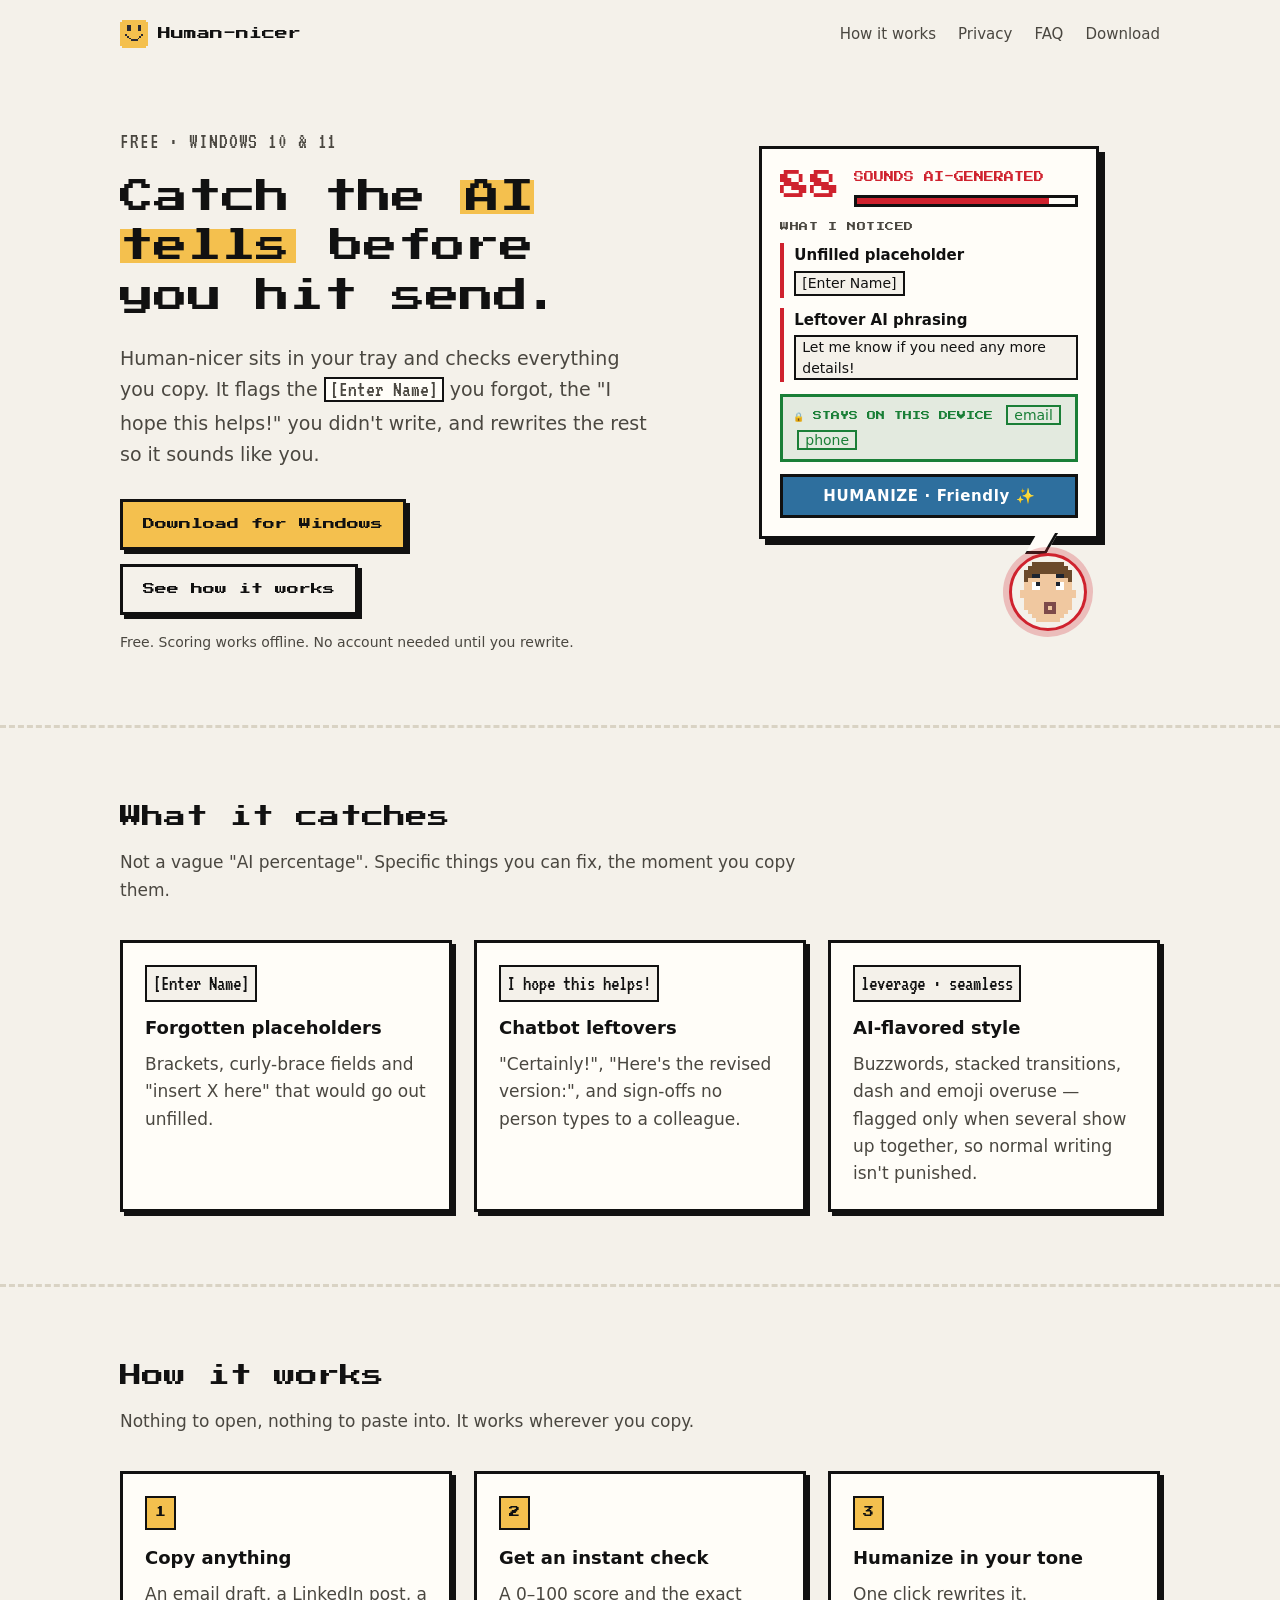
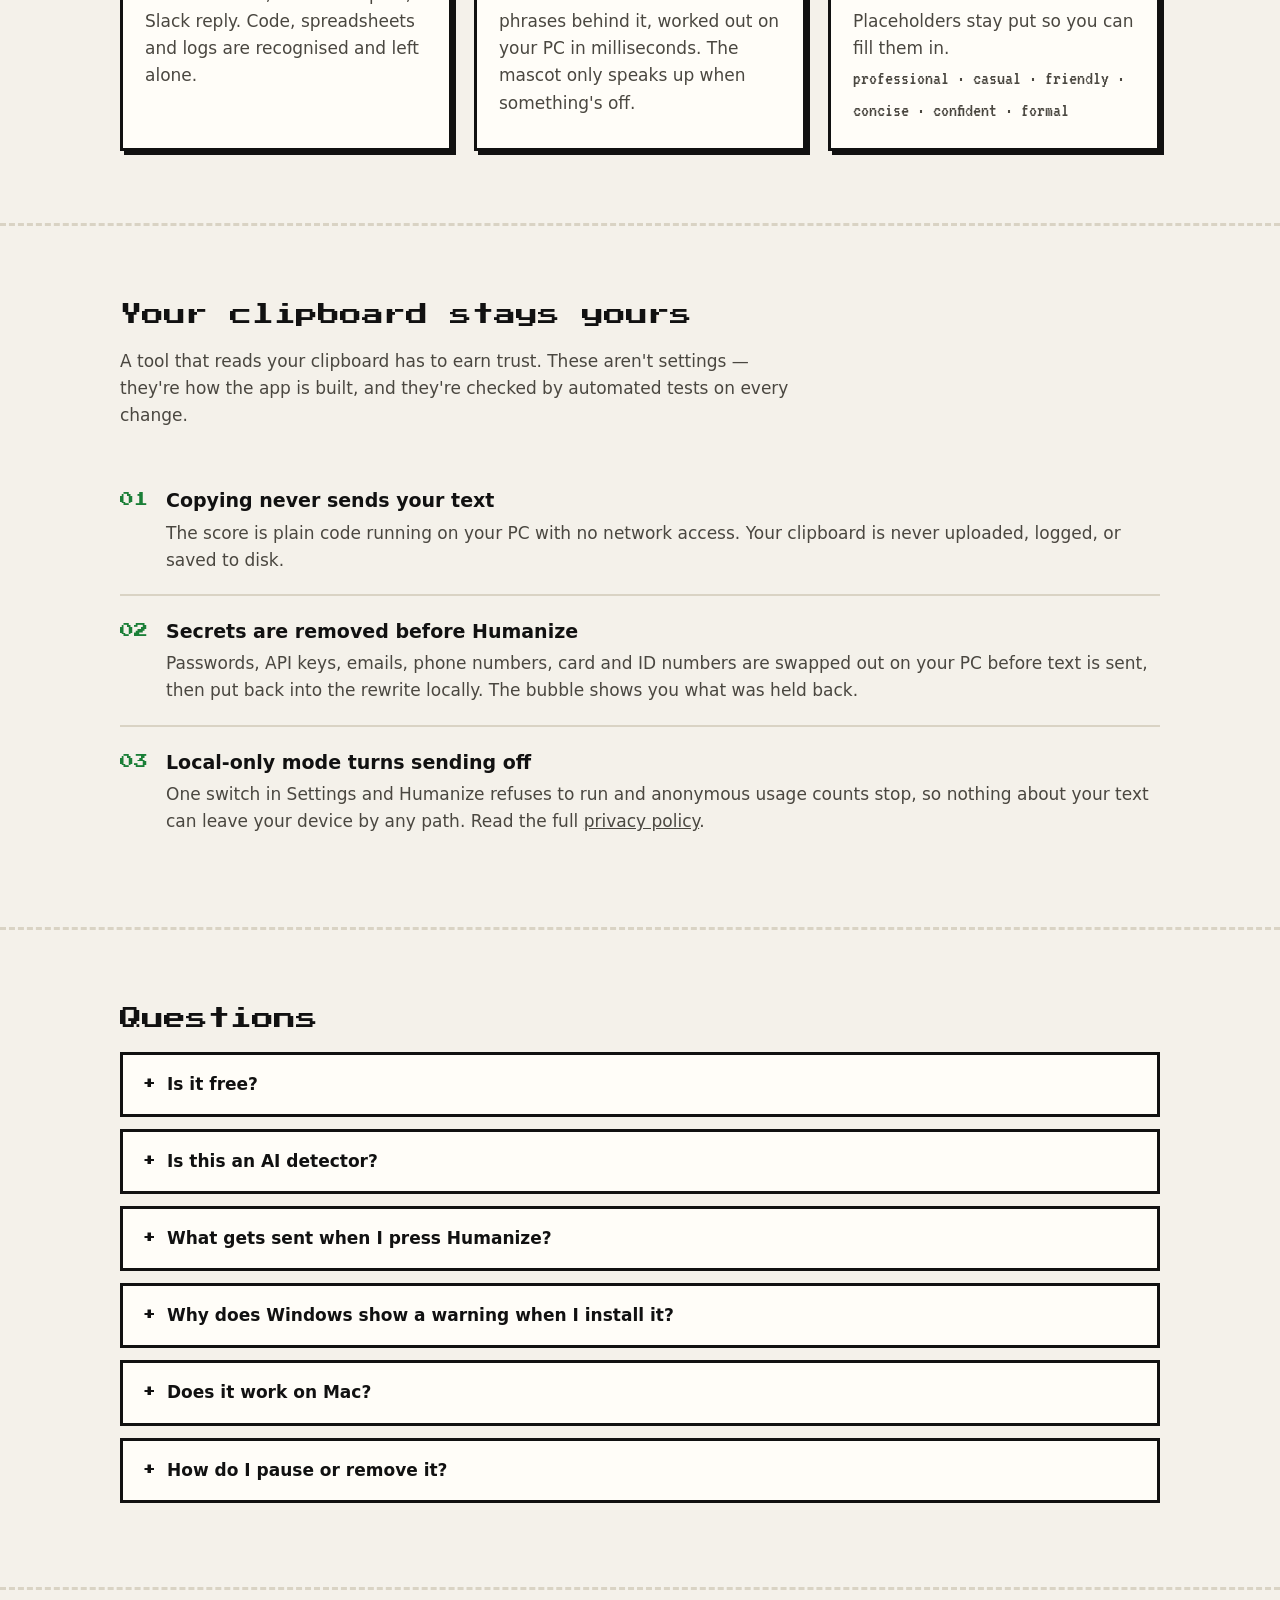
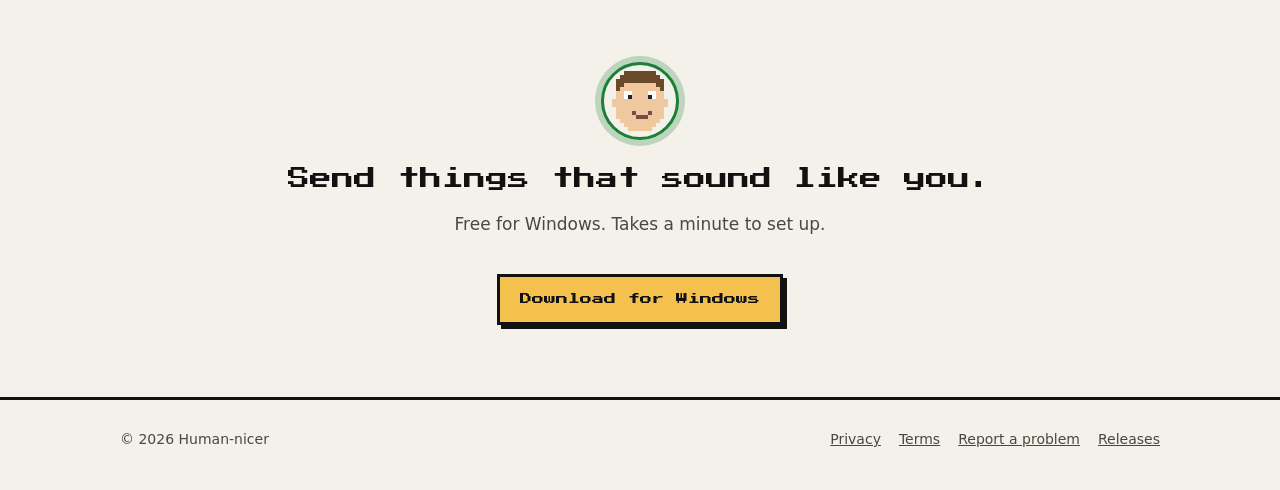
==== index.html @ 468bcf31 "deploy: reconstructdaily/human-nicer-app@725eb36ed2b231f6cd8fc2fc91056bff637f95f0" ====
<!doctype html>
<html lang="en">
  <head>
    <meta charset="utf-8" />
    <meta name="viewport" content="width=device-width, initial-scale=1" />
    <title>Human-nicer — catch the AI tells before you hit send</title>
    <meta
      name="description"
      content="A free Windows tray app that checks what you copy for AI tells — leftover placeholders, chatbot sign-offs, buzzword clusters — and rewrites it to sound like you. Your clipboard stays on your PC."
    />
    <meta property="og:type" content="website" />
    <meta property="og:title" content="Human-nicer — catch the AI tells before you hit send" />
    <meta
      property="og:description"
      content="Copy any text and see instantly if it sounds AI-written. Humanize it in your tone. Private by design."
    />
    <meta property="og:image" content="https://humannicer.com/icon-256.png" />
    <meta property="og:url" content="https://humannicer.com/" />
    <link rel="canonical" href="https://humannicer.com/" />
    <meta name="twitter:card" content="summary" />
    <link rel="icon" type="image/png" href="icon-256.png" />
    <link rel="stylesheet" href="styles.css" />
  </head>
  <body>
    <header class="wrap top">
      <a class="brand" href="./"><img src="icon-256.png" alt="" />Human-nicer</a>
      <nav aria-label="Main">
        <a href="#how">How it works</a>
        <a href="#privacy">Privacy</a>
        <a href="#faq">FAQ</a>
        <a href="https://github.com/reconstructdaily/human-nicer/releases/latest" data-download>Download</a>
      </nav>
    </header>

    <main>
      <div class="wrap hero">
        <div>
          <p class="eyebrow">FREE · WINDOWS 10 &amp; 11</p>
          <h1>Catch the <mark>AI tells</mark> before you hit send.</h1>
          <p class="lede">
            Human-nicer sits in your tray and checks everything you copy. It flags the
            <code>[Enter Name]</code> you forgot, the "I hope this helps!" you didn't write, and
            rewrites the rest so it sounds like you.
          </p>
          <div class="ctas">
            <a class="btn" href="https://github.com/reconstructdaily/human-nicer/releases/latest" data-download
              >Download for Windows</a
            >
            <a class="btn ghost" href="#how">See how it works</a>
          </div>
          <p class="fine">Free. Scoring works offline. No account needed until you rewrite.</p>
        </div>

        <figure class="demo" aria-label="What Human-nicer shows when you copy AI-written text">
          <div class="bubble">
            <div class="score">
              <b>88</b>
              <div style="flex: 1">
                <span>SOUNDS AI-GENERATED</span>
                <div class="meter"><i></i></div>
              </div>
            </div>
            <div class="label">WHAT I NOTICED</div>
            <div class="warn">
              <strong>Unfilled placeholder</strong>
              <span class="chip">[Enter Name]</span>
            </div>
            <div class="warn">
              <strong>Leftover AI phrasing</strong>
              <span class="chip">Let me know if you need any more details!</span>
            </div>
            <div class="private">🔒 STAYS ON THIS DEVICE <em>email</em> <em>phone</em></div>
            <button class="humanize" type="button" tabindex="-1">HUMANIZE · Friendly ✨</button>
          </div>
          <div class="mascot"><img src="mascot-shocked.svg" alt="" /></div>
        </figure>
      </div>

      <section id="catches">
        <div class="wrap">
          <h2>What it catches</h2>
          <p class="sub">
            Not a vague "AI percentage". Specific things you can fix, the moment you copy them.
          </p>
          <div class="grid3">
            <div class="card">
              <code>[Enter Name]</code>
              <h3>Forgotten placeholders</h3>
              <p>Brackets, curly-brace fields and "insert X here" that would go out unfilled.</p>
            </div>
            <div class="card">
              <code>I hope this helps!</code>
              <h3>Chatbot leftovers</h3>
              <p>
                "Certainly!", "Here's the revised version:", and sign-offs no person types to a
                colleague.
              </p>
            </div>
            <div class="card">
              <code>leverage · seamless</code>
              <h3>AI-flavored style</h3>
              <p>
                Buzzwords, stacked transitions, dash and emoji overuse — flagged only when several
                show up together, so normal writing isn't punished.
              </p>
            </div>
          </div>
        </div>
      </section>

      <section id="how">
        <div class="wrap">
          <h2>How it works</h2>
          <p class="sub">Nothing to open, nothing to paste into. It works wherever you copy.</p>
          <div class="grid3">
            <div class="card">
              <span class="step">1</span>
              <h3>Copy anything</h3>
              <p>
                An email draft, a LinkedIn post, a Slack reply. Code, spreadsheets and logs are
                recognised and left alone.
              </p>
            </div>
            <div class="card">
              <span class="step">2</span>
              <h3>Get an instant check</h3>
              <p>
                A 0–100 score and the exact phrases behind it, worked out on your PC in
                milliseconds. The mascot only speaks up when something's off.
              </p>
            </div>
            <div class="card">
              <span class="step">3</span>
              <h3>Humanize in your tone</h3>
              <p>One click rewrites it. Placeholders stay put so you can fill them in.</p>
              <p class="tones">professional · casual · friendly · concise · confident · formal</p>
            </div>
          </div>
        </div>
      </section>

      <section id="privacy">
        <div class="wrap">
          <h2>Your clipboard stays yours</h2>
          <p class="sub">
            A tool that reads your clipboard has to earn trust. These aren't settings — they're
            how the app is built, and they're checked by automated tests on every change.
          </p>
          <div class="promise">
            <span class="n">01</span>
            <div>
              <h3>Copying never sends your text</h3>
              <p>
                The score is plain code running on your PC with no network access. Your clipboard
                is never uploaded, logged, or saved to disk.
              </p>
            </div>
          </div>
          <div class="promise">
            <span class="n">02</span>
            <div>
              <h3>Secrets are removed before Humanize</h3>
              <p>
                Passwords, API keys, emails, phone numbers, card and ID numbers are swapped out on
                your PC before text is sent, then put back into the rewrite locally. The bubble
                shows you what was held back.
              </p>
            </div>
          </div>
          <div class="promise">
            <span class="n">03</span>
            <div>
              <h3>Local-only mode turns sending off</h3>
              <p>
                One switch in Settings and Humanize refuses to run and anonymous usage counts stop,
                so nothing about your text can leave your device by any path. Read the full
                <a href="privacy.html">privacy policy</a>.
              </p>
            </div>
          </div>
        </div>
      </section>

      <section id="faq">
        <div class="wrap">
          <h2>Questions</h2>
          <details>
            <summary>Is it free?</summary>
            <p>
              Yes. The check on every copy is free and unlimited. Humanize needs a free account
              (sign in with Google) and includes 10 rewrites a day.
            </p>
          </details>
          <details>
            <summary>Is this an AI detector?</summary>
            <p>
              It's a writing check for your own text. The score is a quick estimate based on
              patterns common in AI output — useful for catching things before you send them, not
              proof of who wrote something. Please don't use it to judge other people's work.
            </p>
          </details>
          <details>
            <summary>What gets sent when I press Humanize?</summary>
            <p>
              The copied text, with secrets and personal details removed, and the tone you picked.
              It goes to our server and to Google's Gemini model to be rewritten, and isn't stored
              by us. Details are in the <a href="privacy.html">privacy policy</a>.
            </p>
          </details>
          <details>
            <summary>Why does Windows show a warning when I install it?</summary>
            <p>
              Windows SmartScreen warns about new apps it hasn't seen many downloads of yet. Choose
              <strong>More info → Run anyway</strong>. The warning fades as more people install it.
            </p>
          </details>
          <details>
            <summary>Does it work on Mac?</summary>
            <p>Not yet — Windows 10 and 11 only for now.</p>
          </details>
          <details>
            <summary>How do I pause or remove it?</summary>
            <p>
              Right-click the tray icon → <strong>Pause watching</strong>. To uninstall, use
              Windows Settings → Apps → Installed apps → Human-nicer.
            </p>
          </details>
        </div>
      </section>

      <section class="final">
        <div class="wrap">
          <div class="mascot calm" style="position: static; margin: 0 auto 22px">
            <img src="mascot-happy.svg" alt="" />
          </div>
          <h2>Send things that sound like you.</h2>
          <p class="sub" style="margin-inline: auto">Free for Windows. Takes a minute to set up.</p>
          <div class="ctas">
            <a class="btn" href="https://github.com/reconstructdaily/human-nicer/releases/latest" data-download
              >Download for Windows</a
            >
          </div>
        </div>
      </section>
    </main>

    <footer>
      <div class="wrap">
        <span>© 2026 Human-nicer</span>
        <nav aria-label="Footer">
          <a href="privacy.html">Privacy</a>
          <a href="terms.html">Terms</a>
          <a href="https://github.com/reconstructdaily/human-nicer/issues/new/choose"
            >Report a problem</a
          >
          <a href="https://github.com/reconstructdaily/human-nicer/releases">Releases</a>
        </nav>
      </div>
    </footer>
    <script src="metrics.js"></script>
  </body>
</html>
---- styles.css ----
/* Human-nicer site. Same palette and pixel language as the app (src/renderer/src/styles.css). */
@font-face {
  font-family: 'Press Start 2P';
  src: url('fonts/press-start-2p-latin-400-normal.woff2') format('woff2');
  font-display: swap;
}
@font-face {
  font-family: 'VT323';
  src: url('fonts/vt323-latin-400-normal.woff2') format('woff2');
  font-display: swap;
}

:root {
  --paper: #f4f1ea;
  --card: #fffdf8;
  --ink: #111111;
  --ink-dim: #4a4740;
  --rule: #d9d3c4;
  --sun: #f4c04e;
  --crit: #cf222e;
  --warn: #9a6700;
  --ok: #1a7f37;
  --ok-bg: #e3eadf;
  --action: #2e6f9e;
  --action-ink: #ffffff;
  --shadow: #111111;
  --pixel: 'Press Start 2P', ui-monospace, monospace;
  --term: 'VT323', ui-monospace, monospace;
  --body: 'Segoe UI', system-ui, -apple-system, Roboto, Arial, sans-serif;
  color-scheme: light;
}
@media (prefers-color-scheme: dark) {
  :root {
    --paper: #16150f;
    --card: #201e17;
    --ink: #f4f1ea;
    --ink-dim: #b9b3a4;
    --rule: #3a372d;
    --crit: #ff6b6b;
    --warn: #e0b04a;
    --ok: #5cc27a;
    --ok-bg: #1d2a1f;
    --action: #4a8fc4;
    --shadow: #000000;
    color-scheme: dark;
  }
}

* {
  box-sizing: border-box;
}
[hidden] {
  display: none !important;
}
html {
  scroll-behavior: smooth;
}
body {
  margin: 0;
  background: var(--paper);
  color: var(--ink);
  font: 17px/1.6 var(--body);
  -webkit-font-smoothing: antialiased;
}
img {
  image-rendering: pixelated;
}
a {
  color: inherit;
}
.wrap {
  max-width: 1080px;
  margin: 0 auto;
  padding: 0 20px;
}

/* ---------- header ---------- */
.top {
  display: flex;
  align-items: center;
  justify-content: space-between;
  padding-block: 20px;
}
.brand {
  display: flex;
  align-items: center;
  gap: 10px;
  text-decoration: none;
  font-family: var(--pixel);
  font-size: 13px;
}
.brand img {
  width: 28px;
  height: 28px;
}
.top nav {
  display: flex;
  gap: 22px;
  font-size: 15px;
}
.top nav a {
  text-decoration: none;
  color: var(--ink-dim);
}
.top nav a:hover {
  color: var(--ink);
}

/* ---------- buttons ---------- */
.btn {
  display: inline-flex;
  align-items: center;
  gap: 10px;
  padding: 14px 20px;
  border: 3px solid var(--ink);
  background: var(--sun);
  color: #111;
  font-family: var(--pixel);
  font-size: 12px;
  line-height: 1.4;
  text-decoration: none;
  box-shadow: 4px 4px 0 var(--shadow);
  transition: transform 80ms, box-shadow 80ms;
}
.btn:hover {
  transform: translate(-2px, -2px);
  box-shadow: 6px 6px 0 var(--shadow);
}
.btn:active {
  transform: translate(2px, 2px);
  box-shadow: 2px 2px 0 var(--shadow);
}
.btn.ghost {
  background: transparent;
  color: var(--ink);
}
.btn:focus-visible,
a:focus-visible,
summary:focus-visible {
  outline: 3px solid var(--action);
  outline-offset: 3px;
}

/* ---------- hero ---------- */
.hero {
  display: grid;
  grid-template-columns: 1.15fr 1fr;
  gap: 48px;
  align-items: center;
  padding-block: 56px 72px;
}
.eyebrow {
  font-family: var(--term);
  font-size: 22px;
  letter-spacing: 0.04em;
  color: var(--ink-dim);
  margin: 0 0 14px;
}
h1 {
  font-family: var(--pixel);
  font-size: clamp(22px, 3.4vw, 34px);
  line-height: 1.45;
  margin: 0 0 22px;
  font-weight: 400;
  text-wrap: balance;
}
h1 mark {
  background: var(--sun);
  color: #111;
  padding: 0 6px;
}
.lede {
  font-size: 19px;
  color: var(--ink-dim);
  margin: 0 0 30px;
  max-width: 34em;
}
.ctas {
  display: flex;
  flex-wrap: wrap;
  gap: 14px;
  align-items: center;
}
.lede code,
.legal code {
  font-family: var(--term);
  font-size: 1.15em;
  background: var(--card);
  border: 2px solid var(--ink);
  padding: 0 4px;
}
.fine {
  font-size: 14px;
  color: var(--ink-dim);
  margin: 16px 0 0;
}

/* the in-page bubble demo (mirrors the app's speech bubble) */
.demo {
  position: relative;
  justify-self: center;
  width: min(100%, 340px);
  padding-bottom: 92px;
}
.bubble {
  background: var(--card);
  border: 3px solid var(--ink);
  box-shadow: 6px 6px 0 var(--shadow);
  padding: 16px 18px 18px;
  font-size: 15px;
  line-height: 1.45;
  position: relative;
}
.bubble::after {
  /* stepped pixel tail pointing at the mascot */
  content: '';
  position: absolute;
  right: 44px;
  bottom: -18px;
  width: 18px;
  height: 18px;
  background: var(--card);
  border-right: 3px solid var(--ink);
  border-bottom: 3px solid var(--ink);
  transform: skewX(-30deg);
}
.score {
  display: flex;
  align-items: center;
  gap: 14px;
  margin-bottom: 12px;
}
.score b {
  font-family: var(--pixel);
  font-size: 30px;
  font-weight: 400;
  color: var(--crit);
}
.score span {
  font-family: var(--pixel);
  font-size: 10px;
  line-height: 1.6;
  color: var(--crit);
}
.meter {
  height: 12px;
  border: 3px solid var(--ink);
  margin-top: 6px;
  background: var(--card);
}
.meter i {
  display: block;
  height: 100%;
  width: 88%;
  background: var(--crit);
}
.label {
  font-family: var(--pixel);
  font-size: 9px;
  letter-spacing: 0.06em;
  color: var(--ink-dim);
  margin: 6px 0 10px;
}
.warn {
  border-left: 4px solid var(--crit);
  padding: 2px 0 2px 10px;
  margin-bottom: 10px;
}
.warn strong {
  display: block;
}
.chip {
  display: inline-block;
  border: 2px solid var(--ink);
  padding: 0 6px;
  margin-top: 4px;
  font-size: 14px;
  background: var(--paper);
}
.private {
  border: 3px solid var(--ok);
  background: var(--ok-bg);
  color: var(--ok);
  padding: 6px 10px;
  margin: 12px 0;
  font-family: var(--pixel);
  font-size: 9px;
  line-height: 1.8;
}
.private em {
  font-style: normal;
  font-family: var(--body);
  font-size: 14px;
  border: 2px solid var(--ok);
  padding: 0 6px;
  margin-left: 4px;
}
.humanize {
  width: 100%;
  border: 3px solid var(--ink);
  background: var(--action);
  color: var(--action-ink);
  font: 700 15px var(--body);
  padding: 10px;
  letter-spacing: 0.04em;
}
.mascot {
  position: absolute;
  right: 12px;
  bottom: 0;
  width: 78px;
  height: 78px;
  border-radius: 50%;
  border: 3px solid var(--crit);
  background: var(--paper);
  display: grid;
  place-items: center;
  box-shadow: 0 0 0 6px color-mix(in srgb, var(--crit) 25%, transparent);
}
.mascot img {
  width: 56px;
  height: 60px;
}
.mascot.calm {
  border-color: var(--ok);
  box-shadow: 0 0 0 6px color-mix(in srgb, var(--ok) 25%, transparent);
}

/* ---------- sections ---------- */
section {
  padding: 72px 0;
  border-top: 3px dashed var(--rule);
}
h2 {
  font-family: var(--pixel);
  font-weight: 400;
  font-size: clamp(16px, 2.2vw, 22px);
  line-height: 1.6;
  margin: 0 0 14px;
}
.sub {
  color: var(--ink-dim);
  margin: 0 0 36px;
  max-width: 40em;
}
.grid3 {
  display: grid;
  grid-template-columns: repeat(3, 1fr);
  gap: 22px;
}
.card {
  background: var(--card);
  border: 3px solid var(--ink);
  box-shadow: 4px 4px 0 var(--shadow);
  padding: 22px;
}
.card h3 {
  margin: 0 0 8px;
  font-size: 18px;
}
.card p {
  margin: 0;
  color: var(--ink-dim);
}
.card code {
  font-family: var(--term);
  font-size: 21px;
  background: var(--paper);
  border: 2px solid var(--ink);
  padding: 0 6px;
  display: inline-block;
  margin-bottom: 12px;
  color: var(--ink);
}
.step {
  font-family: var(--pixel);
  font-size: 11px;
  color: #111;
  background: var(--sun);
  border: 2px solid var(--ink);
  display: inline-block;
  padding: 6px 8px;
  margin-bottom: 14px;
}
.tones {
  font-family: var(--term);
  font-size: 20px;
  margin-top: 10px;
}

.promise {
  display: grid;
  grid-template-columns: auto 1fr;
  gap: 18px;
  align-items: start;
  padding: 20px 0;
  border-bottom: 2px solid var(--rule);
}
.promise:last-child {
  border-bottom: 0;
}
.promise .n {
  font-family: var(--pixel);
  font-size: 14px;
  color: var(--ok);
  padding-top: 4px;
}
.promise h3 {
  margin: 0 0 4px;
  font-size: 19px;
}
.promise p {
  margin: 0;
  color: var(--ink-dim);
}

details {
  border: 3px solid var(--ink);
  background: var(--card);
  margin-bottom: 12px;
}
summary {
  cursor: pointer;
  padding: 16px 20px;
  font-weight: 600;
  list-style: none;
}
summary::-webkit-details-marker {
  display: none;
}
summary::before {
  content: '+';
  font-family: var(--pixel);
  font-size: 12px;
  margin-right: 12px;
}
details[open] summary::before {
  content: '–';
}
details p {
  margin: 0;
  padding: 0 20px 18px 46px;
  color: var(--ink-dim);
}

.final {
  text-align: center;
}
.final .ctas {
  justify-content: center;
}

footer {
  border-top: 3px solid var(--ink);
  padding: 28px 0 40px;
  font-size: 14px;
  color: var(--ink-dim);
}
footer .wrap {
  display: flex;
  flex-wrap: wrap;
  justify-content: space-between;
  gap: 14px;
}
footer nav {
  display: flex;
  flex-wrap: wrap;
  gap: 18px;
}

/* ---------- legal pages ---------- */
.legal {
  max-width: 800px;
  padding-block: 32px 72px;
}
.legal h1 {
  font-size: clamp(20px, 3vw, 26px);
}
.legal h2 {
  font-size: 14px;
  margin-top: 40px;
}
.legal .updated {
  font-family: var(--term);
  font-size: 20px;
  color: var(--ink-dim);
}
.legal table {
  width: 100%;
  border-collapse: collapse;
  font-size: 15px;
  margin: 12px 0;
}
.legal th,
.legal td {
  text-align: left;
  vertical-align: top;
  border: 2px solid var(--rule);
  padding: 10px;
}
.legal th {
  background: var(--card);
}
.summary-box {
  background: var(--card);
  border: 3px solid var(--ink);
  box-shadow: 4px 4px 0 var(--shadow);
  padding: 18px 22px;
}

/* ---------- small screens ---------- */
@media (max-width: 820px) {
  .hero {
    grid-template-columns: 1fr;
    padding-block-start: 28px;
  }
  .grid3 {
    grid-template-columns: 1fr;
  }
  .top nav a:not(:last-child) {
    display: none;
  }
}
@media (prefers-reduced-motion: reduce) {
  html {
    scroll-behavior: auto;
  }
  .btn {
    transition: none;
  }
}
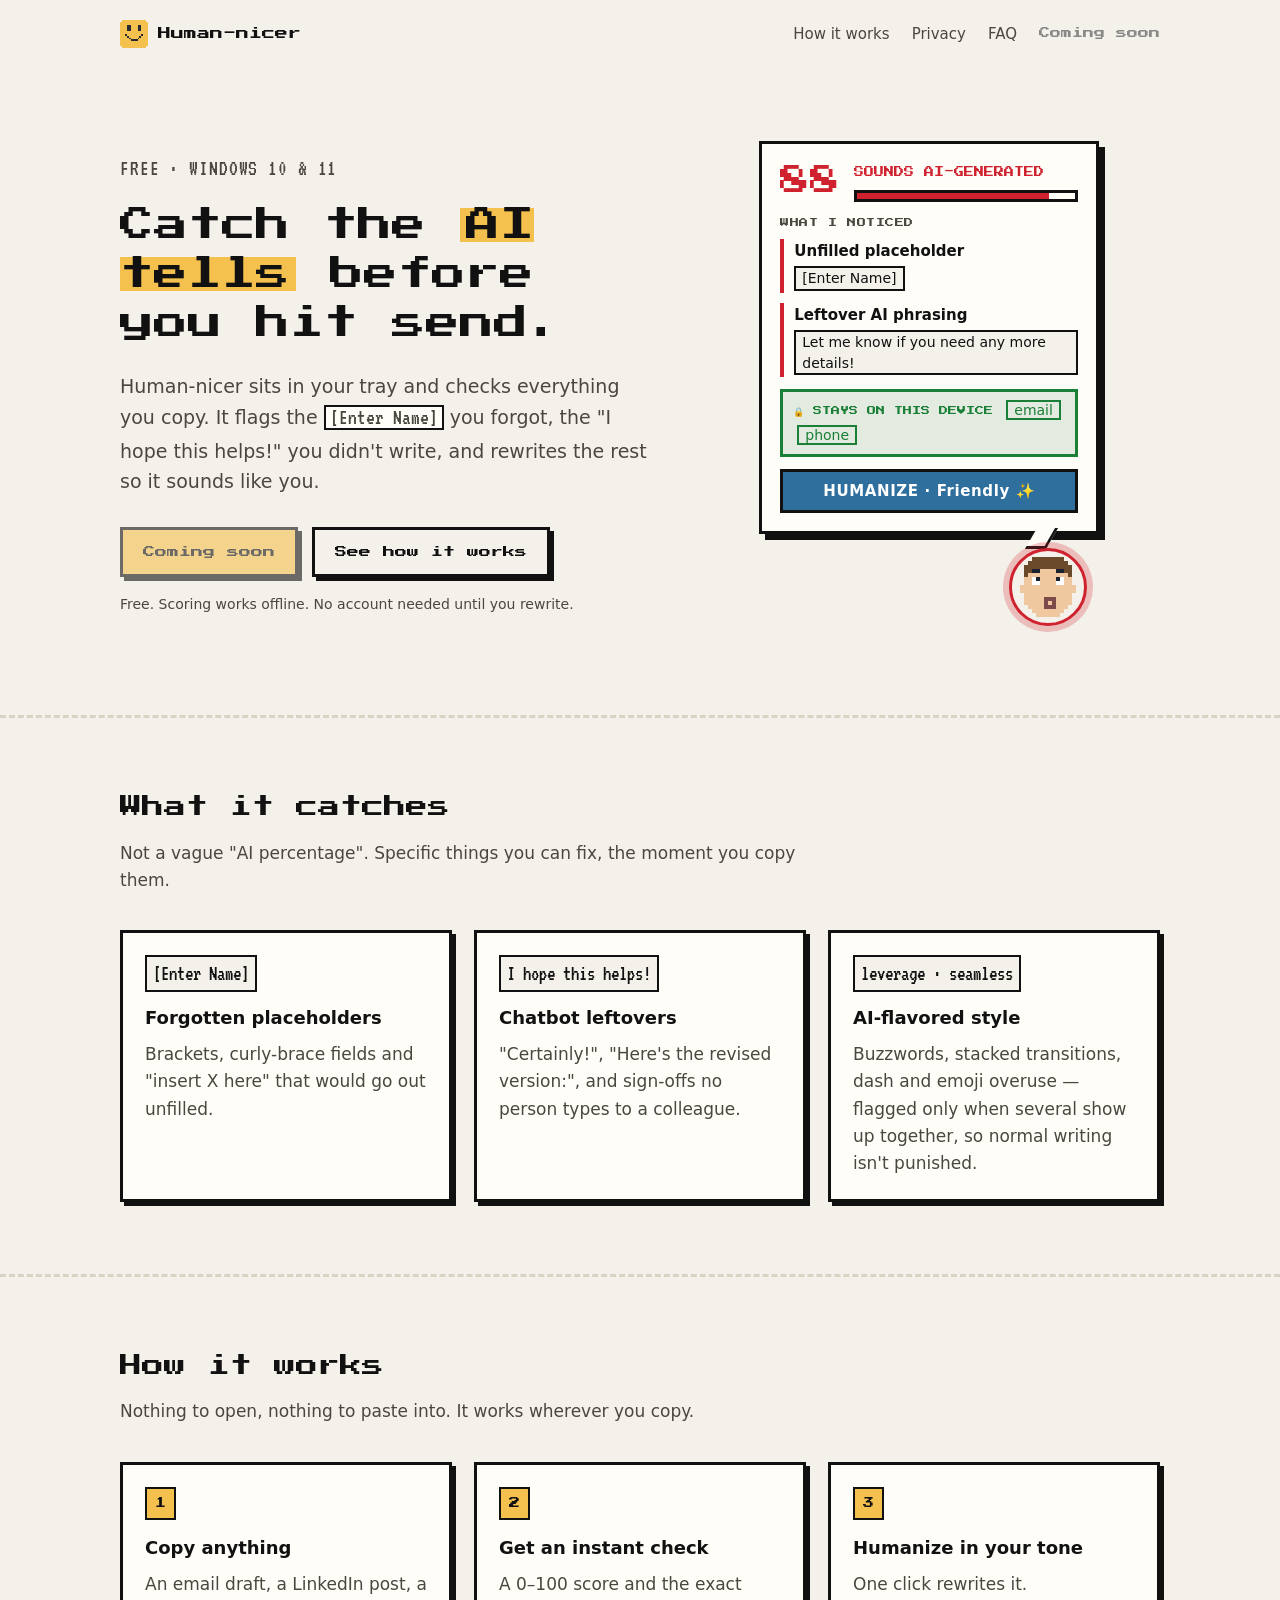
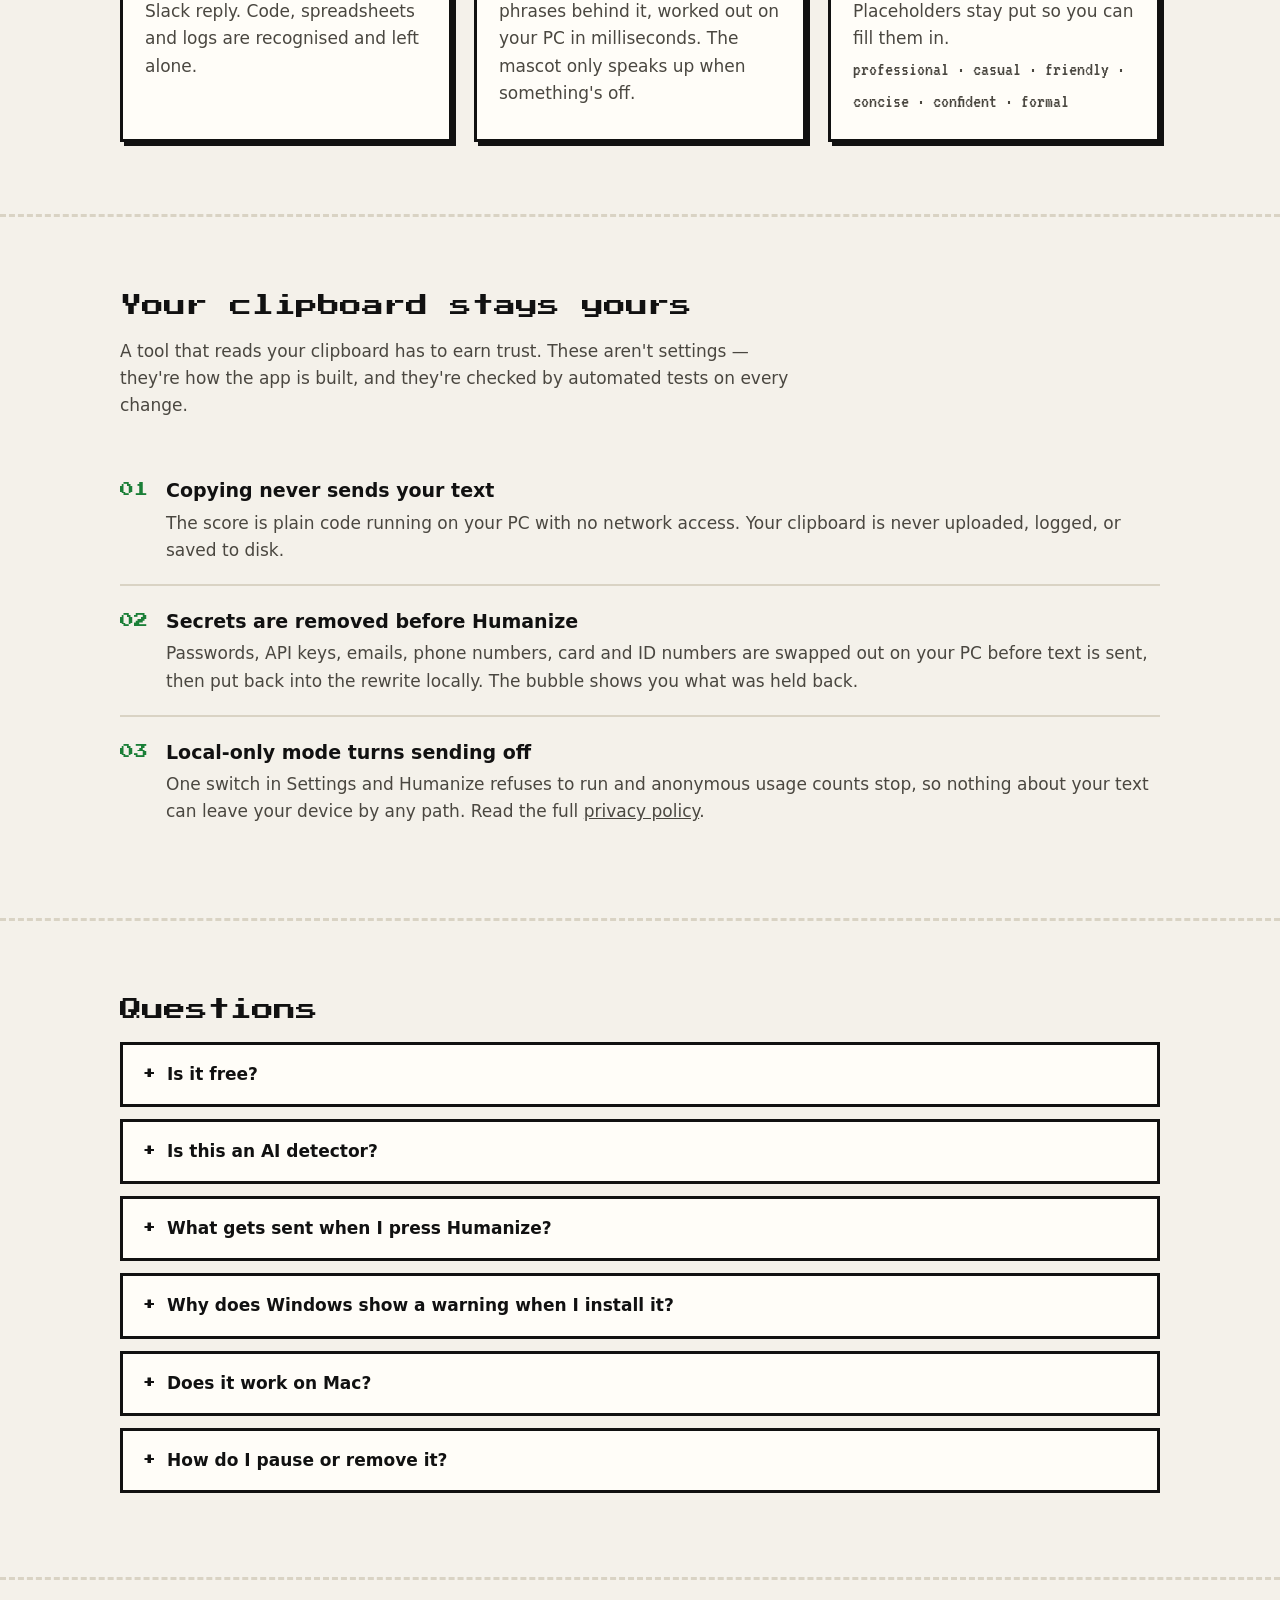
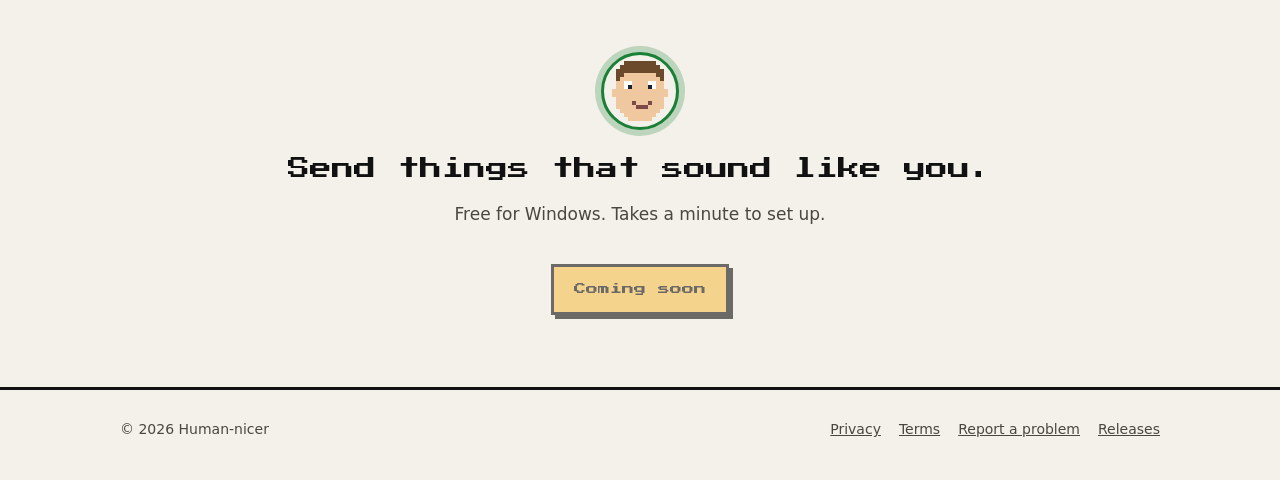
==== commit a117f954: "deploy: reconstructdaily/human-nicer-app@c2cb894d4ba855d72ceaee6a62c04d675ac82eb4" ====
--- a/index.html
+++ b/index.html
@@ -28,7 +28,7 @@
         <a href="#how">How it works</a>
         <a href="#privacy">Privacy</a>
         <a href="#faq">FAQ</a>
-        <a href="https://github.com/reconstructdaily/human-nicer/releases/latest" data-download>Download</a>
+        <span class="soon-tag">Coming soon</span>
       </nav>
     </header>
 
@@ -43,9 +43,7 @@
             rewrites the rest so it sounds like you.
           </p>
           <div class="ctas">
-            <a class="btn" href="https://github.com/reconstructdaily/human-nicer/releases/latest" data-download
-              >Download for Windows</a
-            >
+            <span class="btn soon">Coming soon</span>
             <a class="btn ghost" href="#how">See how it works</a>
           </div>
           <p class="fine">Free. Scoring works offline. No account needed until you rewrite.</p>
@@ -236,9 +234,7 @@
           <h2>Send things that sound like you.</h2>
           <p class="sub" style="margin-inline: auto">Free for Windows. Takes a minute to set up.</p>
           <div class="ctas">
-            <a class="btn" href="https://github.com/reconstructdaily/human-nicer/releases/latest" data-download
-              >Download for Windows</a
-            >
+            <span class="btn soon">Coming soon</span>
           </div>
         </div>
       </section>
--- a/styles.css
+++ b/styles.css
@@ -134,6 +134,22 @@
   background: transparent;
   color: var(--ink);
 }
+/* Pre-launch: the download CTA until the first release is published */
+.btn.soon {
+  opacity: 0.6;
+  cursor: default;
+}
+.btn.soon:hover,
+.btn.soon:active {
+  transform: none;
+  box-shadow: 4px 4px 0 var(--shadow);
+}
+.soon-tag {
+  font-family: var(--pixel);
+  font-size: 11px;
+  color: var(--muted, #888);
+  align-self: center;
+}
 .btn:focus-visible,
 a:focus-visible,
 summary:focus-visible {
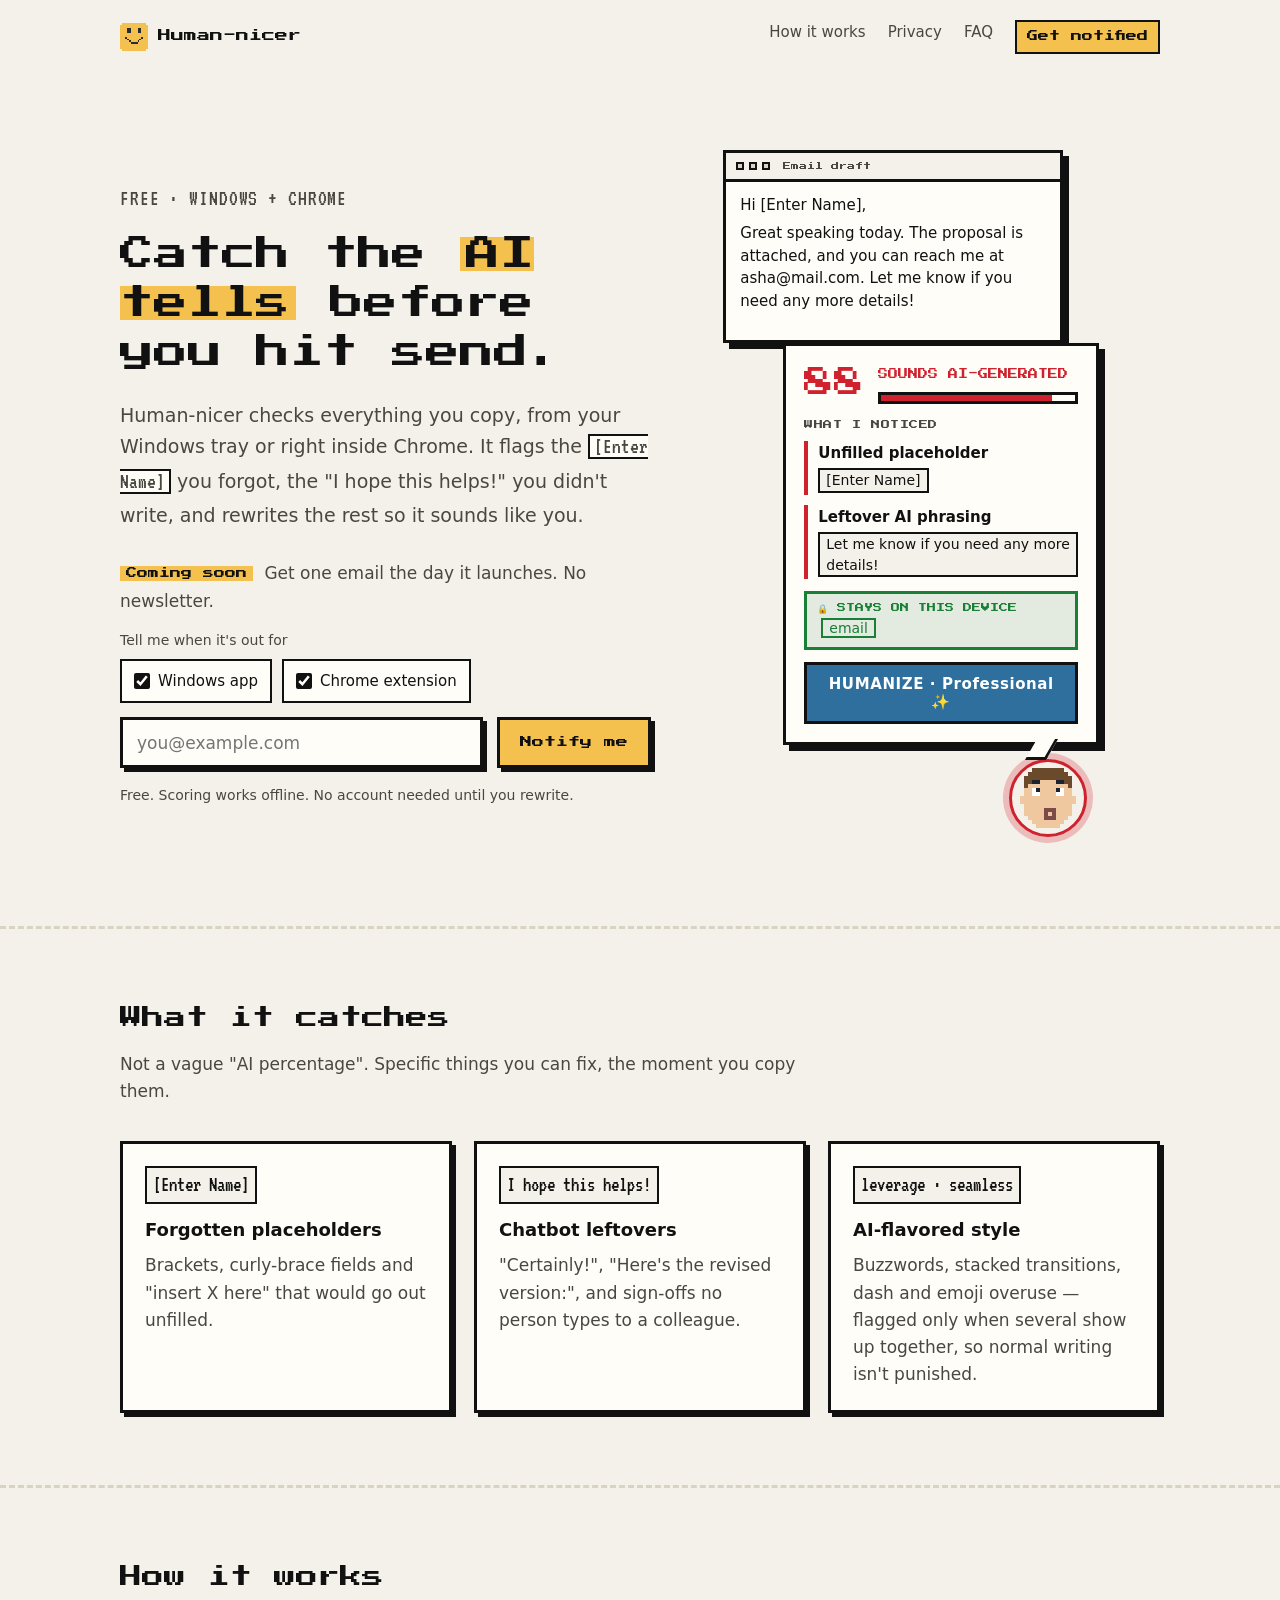
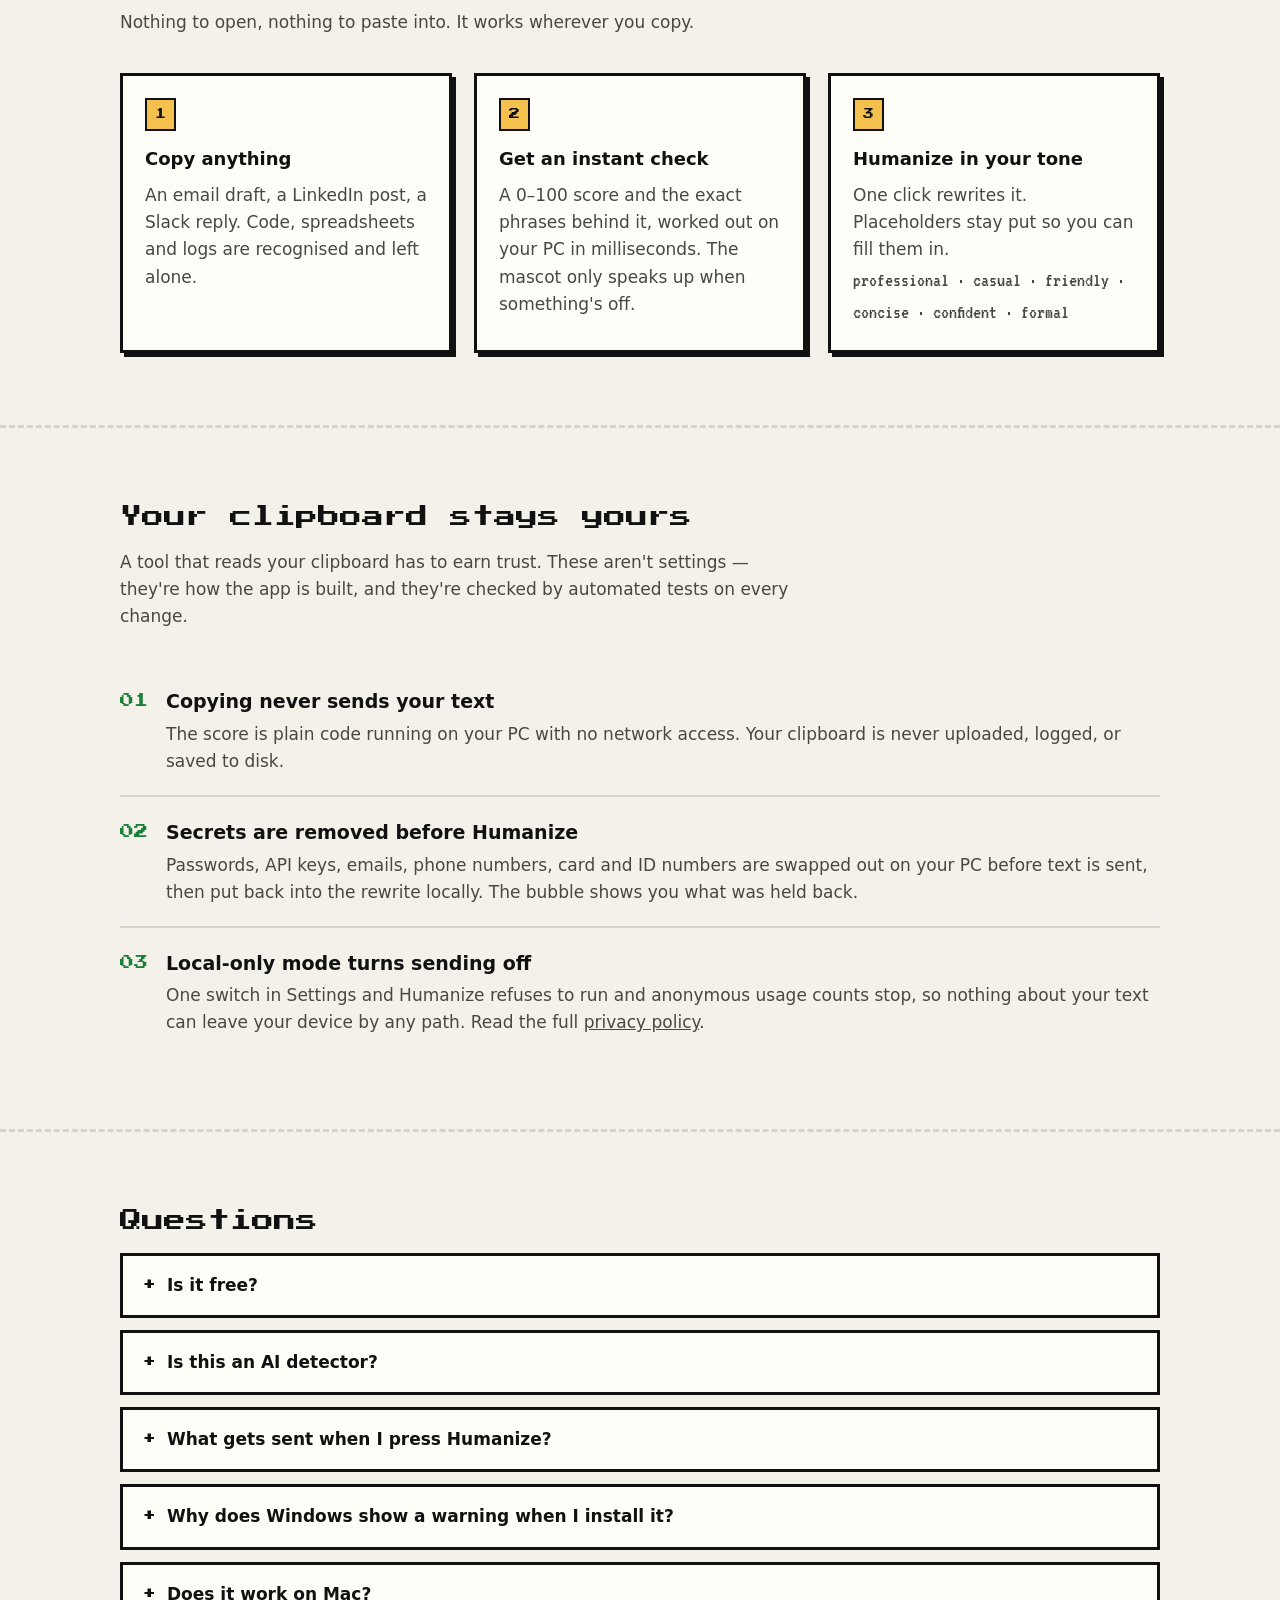
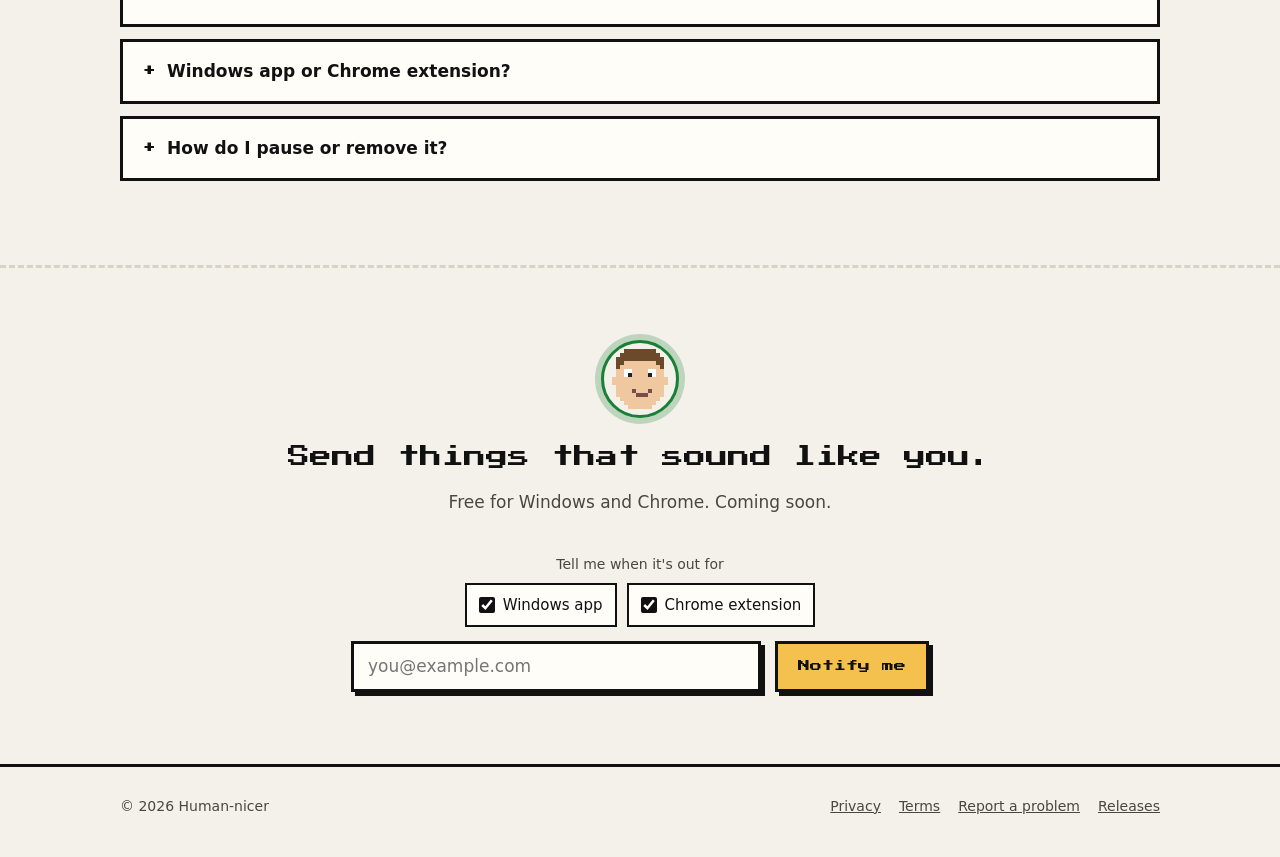
==== commit c3c57457: "deploy: reconstructdaily/human-nicer-app@48757a2aa36f4dc742a57378a6f89a28219ce800" ====
--- a/index.html
+++ b/index.html
@@ -6,7 +6,7 @@
     <title>Human-nicer — catch the AI tells before you hit send</title>
     <meta
       name="description"
-      content="A free Windows tray app that checks what you copy for AI tells — leftover placeholders, chatbot sign-offs, buzzword clusters — and rewrites it to sound like you. Your clipboard stays on your PC."
+      content="A free Windows app and Chrome extension that check what you copy for AI tells — leftover placeholders, chatbot sign-offs, buzzword clusters — and rewrites it to sound like you. Your clipboard stays on your device."
     />
     <meta property="og:type" content="website" />
     <meta property="og:title" content="Human-nicer — catch the AI tells before you hit send" />
@@ -20,57 +20,85 @@
     <meta name="twitter:card" content="summary" />
     <link rel="icon" type="image/png" href="icon-256.png" />
     <link rel="stylesheet" href="styles.css" />
+    <script>document.documentElement.classList.add('js')</script>
   </head>
   <body>
-    <header class="wrap top">
-      <a class="brand" href="./"><img src="icon-256.png" alt="" />Human-nicer</a>
-      <nav aria-label="Main">
-        <a href="#how">How it works</a>
-        <a href="#privacy">Privacy</a>
-        <a href="#faq">FAQ</a>
-        <span class="soon-tag">Coming soon</span>
-      </nav>
+    <header class="site-head">
+      <div class="wrap top">
+        <a class="brand" href="./"><img src="icon-256.png" alt="" />Human-nicer</a>
+        <nav aria-label="Main">
+          <a href="#how">How it works</a>
+          <a href="#privacy">Privacy</a>
+          <a href="#faq">FAQ</a>
+          <a class="nav-cta" href="#notify">Get notified</a>
+        </nav>
+      </div>
     </header>
 
     <main>
       <div class="wrap hero">
         <div>
-          <p class="eyebrow">FREE · WINDOWS 10 &amp; 11</p>
+          <p class="eyebrow">FREE · WINDOWS + CHROME</p>
           <h1>Catch the <mark>AI tells</mark> before you hit send.</h1>
           <p class="lede">
-            Human-nicer sits in your tray and checks everything you copy. It flags the
+            Human-nicer checks everything you copy, from your Windows tray or right inside Chrome. It flags the
             <code>[Enter Name]</code> you forgot, the "I hope this helps!" you didn't write, and
             rewrites the rest so it sounds like you.
           </p>
-          <div class="ctas">
-            <span class="btn soon">Coming soon</span>
-            <a class="btn ghost" href="#how">See how it works</a>
+          <div id="notify">
+          <p class="soon-line"><span class="soon-tag">Coming soon</span> Get one email the day it launches. No newsletter.</p>
+          <form class="notify" data-waitlist novalidate>
+            <fieldset class="platforms">
+              <legend>Tell me when it's out for</legend>
+              <label><input type="checkbox" name="platform" value="windows" checked /> Windows app</label>
+              <label><input type="checkbox" name="platform" value="chrome" checked /> Chrome extension</label>
+            </fieldset>
+            <div class="notify-row">
+              <label class="sr-only" for="email-hero">Email address</label>
+              <input id="email-hero" type="email" name="email" autocomplete="email" placeholder="you@example.com" maxlength="254" required />
+              <button class="btn" type="submit">Notify me</button>
+            </div>
+            <input class="hp" type="text" name="website" tabindex="-1" autocomplete="off" aria-hidden="true" />
+            <p class="notify-msg" role="status" aria-live="polite"></p>
+          </form>
           </div>
           <p class="fine">Free. Scoring works offline. No account needed until you rewrite.</p>
         </div>
 
-        <figure class="demo" aria-label="What Human-nicer shows when you copy AI-written text">
+        <figure class="demo" aria-label="Human-nicer flagging a copied email draft, then the draft fixed">
+          <div class="draft" aria-hidden="true">
+            <div class="draft-bar"><i></i><i></i><i></i><span>Email draft</span></div>
+            <div class="draft-body">
+              <p>Hi <span class="ph">[Enter Name]</span>,</p>
+              <p>
+                Great speaking today. The proposal is attached, and you can reach me at
+                <span class="pii">asha@mail.com</span>.
+                <span class="ailine" data-new="I'm happy to walk you through it on a call.">Let me know if you need any more details!</span>
+              </p>
+            </div>
+            <span class="keycap">Ctrl + C</span>
+          </div>
           <div class="bubble">
             <div class="score">
-              <b>88</b>
+              <b data-score>88</b>
               <div style="flex: 1">
-                <span>SOUNDS AI-GENERATED</span>
+                <span data-verdict>SOUNDS AI-GENERATED</span>
                 <div class="meter"><i></i></div>
               </div>
             </div>
             <div class="label">WHAT I NOTICED</div>
-            <div class="warn">
-              <strong>Unfilled placeholder</strong>
+            <div class="warn w-ph">
+              <strong data-fixed="Placeholder filled">Unfilled placeholder</strong>
               <span class="chip">[Enter Name]</span>
             </div>
-            <div class="warn">
-              <strong>Leftover AI phrasing</strong>
+            <div class="warn w-ai">
+              <strong data-fixed="Rewritten in your tone">Leftover AI phrasing</strong>
               <span class="chip">Let me know if you need any more details!</span>
             </div>
-            <div class="private">🔒 STAYS ON THIS DEVICE <em>email</em> <em>phone</em></div>
-            <button class="humanize" type="button" tabindex="-1">HUMANIZE · Friendly ✨</button>
-          </div>
-          <div class="mascot"><img src="mascot-shocked.svg" alt="" /></div>
+            <div class="private">🔒 STAYS ON THIS DEVICE <em>email</em></div>
+            <button class="humanize" type="button" tabindex="-1">HUMANIZE · Professional ✨</button>
+          </div>
+          <div class="mascot" data-face="shocked"><img src="mascot-shocked.svg" alt="" /></div>
         </figure>
       </div>
 
@@ -214,7 +242,19 @@
           </details>
           <details>
             <summary>Does it work on Mac?</summary>
-            <p>Not yet — Windows 10 and 11 only for now.</p>
+            <p>
+              The desktop app is Windows 10 and 11 only for now. The Chrome extension works in
+              Chrome on Mac, Linux and ChromeOS too.
+            </p>
+          </details>
+          <details>
+            <summary>Windows app or Chrome extension?</summary>
+            <p>
+              The Windows app checks anything you copy on your PC, in any app. The Chrome extension
+              checks what you copy on web pages in Chrome, so it's the one to pick on a Mac or a work
+              laptop where you can't install apps. Both do the same check and the same Humanize, and
+              one free account works on both.
+            </p>
           </details>
           <details>
             <summary>How do I pause or remove it?</summary>
@@ -228,14 +268,25 @@
 
       <section class="final">
         <div class="wrap">
-          <div class="mascot calm" style="position: static; margin: 0 auto 22px">
+          <div class="mascot calm" data-face="happy" style="position: static; margin: 0 auto 22px">
             <img src="mascot-happy.svg" alt="" />
           </div>
           <h2>Send things that sound like you.</h2>
-          <p class="sub" style="margin-inline: auto">Free for Windows. Takes a minute to set up.</p>
-          <div class="ctas">
-            <span class="btn soon">Coming soon</span>
-          </div>
+          <p class="sub" style="margin-inline: auto">Free for Windows and Chrome. Coming soon.</p>
+          <form class="notify" data-waitlist novalidate>
+            <fieldset class="platforms">
+              <legend>Tell me when it's out for</legend>
+              <label><input type="checkbox" name="platform" value="windows" checked /> Windows app</label>
+              <label><input type="checkbox" name="platform" value="chrome" checked /> Chrome extension</label>
+            </fieldset>
+            <div class="notify-row">
+              <label class="sr-only" for="email-final">Email address</label>
+              <input id="email-final" type="email" name="email" autocomplete="email" placeholder="you@example.com" maxlength="254" required />
+              <button class="btn" type="submit">Notify me</button>
+            </div>
+            <input class="hp" type="text" name="website" tabindex="-1" autocomplete="off" aria-hidden="true" />
+            <p class="notify-msg" role="status" aria-live="polite"></p>
+          </form>
         </div>
       </section>
     </main>
@@ -254,5 +305,7 @@
       </div>
     </footer>
     <script src="metrics.js"></script>
+    <script src="waitlist.js"></script>
+    <script src="motion.js"></script>
   </body>
 </html>
--- a/styles.css
+++ b/styles.css
@@ -11,6 +11,8 @@
 }
 
 :root {
+  --ease-out: cubic-bezier(0.22, 1, 0.36, 1);
+  --ease-spring: cubic-bezier(0.34, 1.56, 0.64, 1);
   --paper: #f4f1ea;
   --card: #fffdf8;
   --ink: #111111;
@@ -150,6 +152,124 @@
   color: var(--muted, #888);
   align-self: center;
 }
+.top nav a.nav-cta {
+  font-family: var(--pixel);
+  font-size: 11px;
+  color: #111;
+  background: var(--sun);
+  border: 2px solid var(--ink);
+  padding: 6px 10px;
+}
+
+/* ---------- launch waitlist ("Notify me") ---------- */
+.soon-line {
+  margin: 0 0 14px;
+  color: var(--ink-dim);
+}
+.soon-line .soon-tag {
+  color: #111;
+  background: var(--sun);
+  padding: 2px 6px;
+  margin-right: 6px;
+}
+.notify {
+  max-width: 34em;
+}
+.notify fieldset {
+  border: 0;
+  padding: 0;
+  margin: 0 0 14px;
+  display: flex;
+  flex-wrap: wrap;
+  gap: 10px;
+}
+.notify legend {
+  font-size: 14px;
+  color: var(--ink-dim);
+  padding: 0;
+  margin-bottom: 8px;
+}
+.platforms label {
+  display: inline-flex;
+  align-items: center;
+  gap: 8px;
+  padding: 8px 12px;
+  border: 2px solid var(--ink);
+  background: var(--card);
+  color: var(--ink-dim);
+  font-size: 15px;
+  cursor: pointer;
+}
+.platforms label:has(input:checked) {
+  color: var(--ink);
+}
+.platforms input {
+  accent-color: var(--ink);
+  width: 16px;
+  height: 16px;
+  margin: 0;
+}
+.notify-row {
+  display: flex;
+  flex-wrap: wrap;
+  gap: 14px;
+}
+.notify input[type='email'] {
+  flex: 1 1 220px;
+  min-width: 0;
+  padding: 12px 14px;
+  border: 3px solid var(--ink);
+  background: var(--card);
+  color: var(--ink);
+  font: 17px var(--body);
+  box-shadow: 4px 4px 0 var(--shadow);
+}
+.notify input:focus-visible {
+  outline: 3px solid var(--action);
+  outline-offset: 3px;
+}
+.notify button:disabled {
+  opacity: 0.6;
+  cursor: progress;
+}
+.notify-msg {
+  min-height: 1.6em;
+  margin: 12px 0 0;
+  font-size: 15px;
+  color: var(--ink-dim);
+}
+.notify-msg:empty {
+  min-height: 0;
+  margin: 0;
+}
+.notify-msg.ok {
+  color: var(--ok);
+}
+.notify-msg.err {
+  color: var(--crit);
+}
+.notify.done fieldset,
+.notify.done .notify-row {
+  display: none;
+}
+.final .notify {
+  margin-inline: auto;
+}
+.final .platforms {
+  justify-content: center;
+}
+.final .notify-msg {
+  text-align: center;
+}
+.hp,
+.sr-only {
+  position: absolute;
+  width: 1px;
+  height: 1px;
+  overflow: hidden;
+  clip: rect(0 0 0 0);
+  white-space: nowrap;
+}
 .btn:focus-visible,
 a:focus-visible,
 summary:focus-visible {
@@ -333,9 +453,11 @@
   place-items: center;
   box-shadow: 0 0 0 6px color-mix(in srgb, var(--crit) 25%, transparent);
 }
-.mascot img {
+.mascot img,
+.mascot svg {
   width: 56px;
   height: 60px;
+  display: block;
 }
 .mascot.calm {
   border-color: var(--ok);
@@ -524,6 +646,444 @@
   padding: 18px 22px;
 }
 
+/* ---------- sticky header ---------- */
+.site-head {
+  position: sticky;
+  top: 0;
+  z-index: 50;
+  border-bottom: 3px solid transparent;
+  transition:
+    background-color 0.3s,
+    border-color 0.3s;
+}
+.site-head .top {
+  transition: padding 0.3s var(--ease-out);
+}
+.site-head.scrolled {
+  background: color-mix(in srgb, var(--paper) 86%, transparent);
+  -webkit-backdrop-filter: blur(10px) saturate(1.3);
+  backdrop-filter: blur(10px) saturate(1.3);
+  border-bottom-color: var(--ink);
+}
+.site-head.scrolled .top {
+  padding-block: 12px;
+}
+section,
+#notify {
+  scroll-margin-top: 84px;
+}
+
+/* ---------- hero entrance ---------- */
+@keyframes rise {
+  from {
+    opacity: 0;
+    transform: translateY(16px);
+  }
+}
+.hero > div > *,
+.hero .demo {
+  animation: rise 0.8s var(--ease-out) both;
+}
+.hero > div > :nth-child(2) {
+  animation-delay: 0.08s;
+}
+.hero > div > :nth-child(3) {
+  animation-delay: 0.16s;
+}
+.hero > div > :nth-child(4) {
+  animation-delay: 0.24s;
+}
+.hero > div > :nth-child(5) {
+  animation-delay: 0.32s;
+}
+.hero .demo {
+  animation-delay: 0.3s;
+}
+/* the highlighter sweeps across "AI tells" */
+@keyframes sweep {
+  from {
+    background-size: 0% 100%;
+  }
+}
+h1 mark {
+  background: linear-gradient(var(--sun), var(--sun)) no-repeat 0 0 / 100% 100%;
+  animation: sweep 0.7s 0.55s var(--ease-out) both;
+}
+
+/* ---------- scroll reveals (motion.js adds .reveal, then .in) ---------- */
+.js .reveal {
+  opacity: 0;
+  transform: translateY(22px);
+  transition:
+    opacity 0.8s var(--ease-out) var(--d, 0ms),
+    transform 0.8s var(--ease-out) var(--d, 0ms),
+    translate 0.2s,
+    box-shadow 0.2s;
+}
+.js .reveal.in {
+  opacity: 1;
+  transform: none;
+}
+.card {
+  transition:
+    translate 0.2s,
+    box-shadow 0.2s;
+}
+.card:hover {
+  translate: -3px -3px;
+  box-shadow: 7px 7px 0 var(--shadow);
+}
+/* each "what it catches" chip gets flagged once as its card arrives */
+@keyframes flag {
+  0%,
+  100% {
+    background: var(--paper);
+    color: var(--ink);
+  }
+  30%,
+  70% {
+    background: var(--sun);
+    color: #111;
+  }
+}
+#catches .card.in code {
+  animation: flag 1.1s calc(var(--d, 0ms) + 0.45s) ease-in-out;
+}
+
+/* FAQ answers open smoothly where the browser can animate to height: auto */
+@supports (interpolate-size: allow-keywords) {
+  :root {
+    interpolate-size: allow-keywords;
+  }
+  details::details-content {
+    height: 0;
+    overflow: hidden;
+    transition:
+      height 0.35s var(--ease-out),
+      content-visibility 0.35s allow-discrete;
+  }
+  details[open]::details-content {
+    height: auto;
+  }
+}
+summary::before {
+  display: inline-block;
+  transition: transform 0.3s var(--ease-out);
+}
+details[open] summary::before {
+  transform: rotate(180deg);
+}
+
+/* ---------- mascot (motion.js swaps the <img> for an inline SVG with expressions) ---------- */
+.mascot {
+  transition:
+    border-color 0.4s,
+    box-shadow 0.4s,
+    scale 0.25s var(--ease-spring);
+}
+.mascot:hover {
+  scale: 1.07;
+}
+@keyframes bob {
+  0%,
+  100% {
+    transform: translateY(0);
+  }
+  50% {
+    transform: translateY(-4px);
+  }
+}
+@keyframes hop {
+  0%,
+  100% {
+    transform: translateY(0);
+  }
+  50% {
+    transform: translateY(-10px);
+  }
+}
+.mascot svg {
+  animation: bob 2.4s ease-in-out infinite;
+}
+.mascot.hop svg {
+  animation: hop 0.4s ease-in-out 3;
+}
+.mascot .face-shocked {
+  opacity: 0;
+}
+.mascot[data-face='shocked'] .face-shocked {
+  opacity: 1;
+}
+@keyframes blink {
+  0%,
+  95%,
+  100% {
+    opacity: 0;
+  }
+  96%,
+  98% {
+    opacity: 1;
+  }
+}
+.mascot .face-blink {
+  opacity: 0;
+  animation: blink 4.2s step-end infinite;
+}
+.mascot[data-face='shocked'] .face-blink {
+  animation: none;
+}
+/* an alarm ring pulses out of a worried mascot */
+.mascot::after {
+  content: '';
+  position: absolute;
+  inset: -3px;
+  border-radius: 50%;
+  border: 3px solid var(--crit);
+  opacity: 0;
+  pointer-events: none;
+}
+@keyframes alarm {
+  from {
+    opacity: 0.7;
+    transform: scale(1);
+  }
+  to {
+    opacity: 0;
+    transform: scale(1.6);
+  }
+}
+.mascot[data-face='shocked']::after {
+  animation: alarm 1.2s var(--ease-out) infinite;
+}
+
+/* ---------- hero demo: copy, flag, fix (driven by motion.js) ---------- */
+.demo {
+  display: grid;
+}
+.draft {
+  position: relative;
+  background: var(--card);
+  border: 3px solid var(--ink);
+  box-shadow: 6px 6px 0 var(--shadow);
+  margin-bottom: 18px;
+  font-size: 15px;
+  line-height: 1.5;
+}
+.draft-bar {
+  display: flex;
+  align-items: center;
+  gap: 5px;
+  padding: 7px 10px;
+  border-bottom: 3px solid var(--ink);
+  background: var(--paper);
+}
+.draft-bar i {
+  width: 8px;
+  height: 8px;
+  background: var(--rule);
+  border: 2px solid var(--ink);
+}
+.draft-bar span {
+  margin-left: 8px;
+  font-family: var(--pixel);
+  font-size: 8px;
+  color: var(--ink-dim);
+}
+.draft-body {
+  position: relative;
+  padding: 12px 14px;
+}
+.draft-body p {
+  margin: 0;
+}
+.draft-body p + p {
+  margin-top: 6px;
+}
+/* select-all wash while the draft is "copied" */
+.draft-body::after {
+  content: '';
+  position: absolute;
+  inset: 8px;
+  background: color-mix(in srgb, var(--action) 22%, transparent);
+  transform: scaleX(0);
+  transform-origin: left;
+  pointer-events: none;
+  opacity: 0;
+}
+.demo.is-copying .draft-body::after {
+  opacity: 1;
+  transform: scaleX(1);
+  transition: transform 0.45s var(--ease-out);
+}
+.demo.is-copied .draft-body::after {
+  transform: scaleX(1);
+  transition: opacity 0.4s;
+}
+.keycap {
+  position: absolute;
+  top: -14px;
+  right: 14px;
+  font-family: var(--pixel);
+  font-size: 9px;
+  background: var(--sun);
+  color: #111;
+  border: 2px solid var(--ink);
+  box-shadow: 2px 2px 0 var(--shadow);
+  padding: 5px 7px;
+  opacity: 0;
+  transform: translateY(6px) scale(0.8);
+  transition:
+    opacity 0.25s,
+    transform 0.35s var(--ease-spring);
+}
+.demo.is-copying .keycap {
+  opacity: 1;
+  transform: none;
+}
+.ph,
+.ailine,
+.pii {
+  transition:
+    background-color 0.25s,
+    color 0.25s,
+    box-shadow 0.3s;
+}
+.ph.selecting {
+  background-color: var(--sun);
+  color: #111;
+}
+.ph.done,
+.ailine.done {
+  box-shadow: inset 0 -3px 0 color-mix(in srgb, var(--ok) 55%, transparent);
+}
+.ailine {
+  background: linear-gradient(var(--crit), var(--crit)) no-repeat 0 55% / 0% 2px;
+}
+.ailine.striking {
+  background-size: 100% 2px;
+  transition: background-size 0.5s var(--ease-out);
+}
+.pii.held {
+  box-shadow: 0 0 0 2px var(--ok);
+}
+.caret {
+  display: inline-block;
+  width: 2px;
+  height: 1.05em;
+  margin-left: 1px;
+  vertical-align: -0.15em;
+  background: var(--ink);
+  animation: caret 0.8s step-end infinite;
+}
+@keyframes caret {
+  50% {
+    opacity: 0;
+  }
+}
+
+.bubble {
+  transform-origin: 85% 100%;
+  transition:
+    opacity 0.35s,
+    transform 0.5s var(--ease-spring);
+}
+.demo.is-idle .bubble {
+  opacity: 0;
+  transform: translateY(12px) scale(0.94);
+  transition:
+    opacity 0.3s,
+    transform 0.3s;
+}
+.draft {
+  transition: opacity 0.4s;
+}
+.demo.is-fading .bubble,
+.demo.is-fading .draft {
+  opacity: 0;
+}
+.score b,
+.score span,
+.meter i,
+.warn {
+  transition:
+    color 0.4s,
+    background-color 0.4s,
+    border-color 0.4s;
+}
+.demo.is-human .score b,
+.demo.is-human .score span {
+  color: var(--ok);
+}
+.demo.is-human .meter i {
+  background: var(--ok);
+}
+.warn.fixed {
+  border-left-color: var(--ok);
+}
+.warn.fixed strong::after {
+  content: ' ✓';
+  color: var(--ok);
+}
+.warn.fixed .chip {
+  text-decoration: line-through;
+  opacity: 0.55;
+}
+.private.held {
+  animation: held 0.9s ease-in-out;
+}
+@keyframes held {
+  50% {
+    box-shadow: 0 0 0 5px color-mix(in srgb, var(--ok) 30%, transparent);
+  }
+}
+.humanize {
+  position: relative;
+  overflow: hidden;
+  transition:
+    transform 0.15s,
+    background-color 0.3s;
+}
+.humanize.pressed {
+  transform: scale(0.96);
+}
+.humanize::after {
+  content: '';
+  position: absolute;
+  inset: 0;
+  background: linear-gradient(
+    100deg,
+    transparent 30%,
+    rgb(255 255 255 / 0.35) 50%,
+    transparent 70%
+  );
+  transform: translateX(-100%);
+}
+.humanize.working::after {
+  animation: shimmer 0.9s ease-in-out infinite;
+}
+@keyframes shimmer {
+  to {
+    transform: translateX(100%);
+  }
+}
+.demo.is-human .humanize {
+  background: var(--ok);
+}
+@media (min-width: 821px) {
+  .draft {
+    margin-left: -36px;
+    margin-right: 36px;
+  }
+  .draft-body {
+    padding-bottom: 28px;
+  }
+  .bubble {
+    margin-left: 24px;
+    margin-top: -18px;
+    z-index: 1;
+  }
+}
+
 /* ---------- small screens ---------- */
 @media (max-width: 820px) {
   .hero {
@@ -537,11 +1097,26 @@
     display: none;
   }
 }
+@media (max-width: 480px) {
+  .notify-row .btn {
+    flex: 1 1 100%;
+    justify-content: center;
+  }
+}
+/* Motion is decoration: with reduced motion everything sits still in its final
+   place, and the hero demo stays on its static "alert" frame (motion.js skips it). */
 @media (prefers-reduced-motion: reduce) {
   html {
     scroll-behavior: auto;
   }
-  .btn {
-    transition: none;
-  }
-}
+  *,
+  *::before,
+  *::after {
+    animation: none !important;
+    transition: none !important;
+  }
+  .js .reveal {
+    opacity: 1;
+    transform: none;
+  }
+}
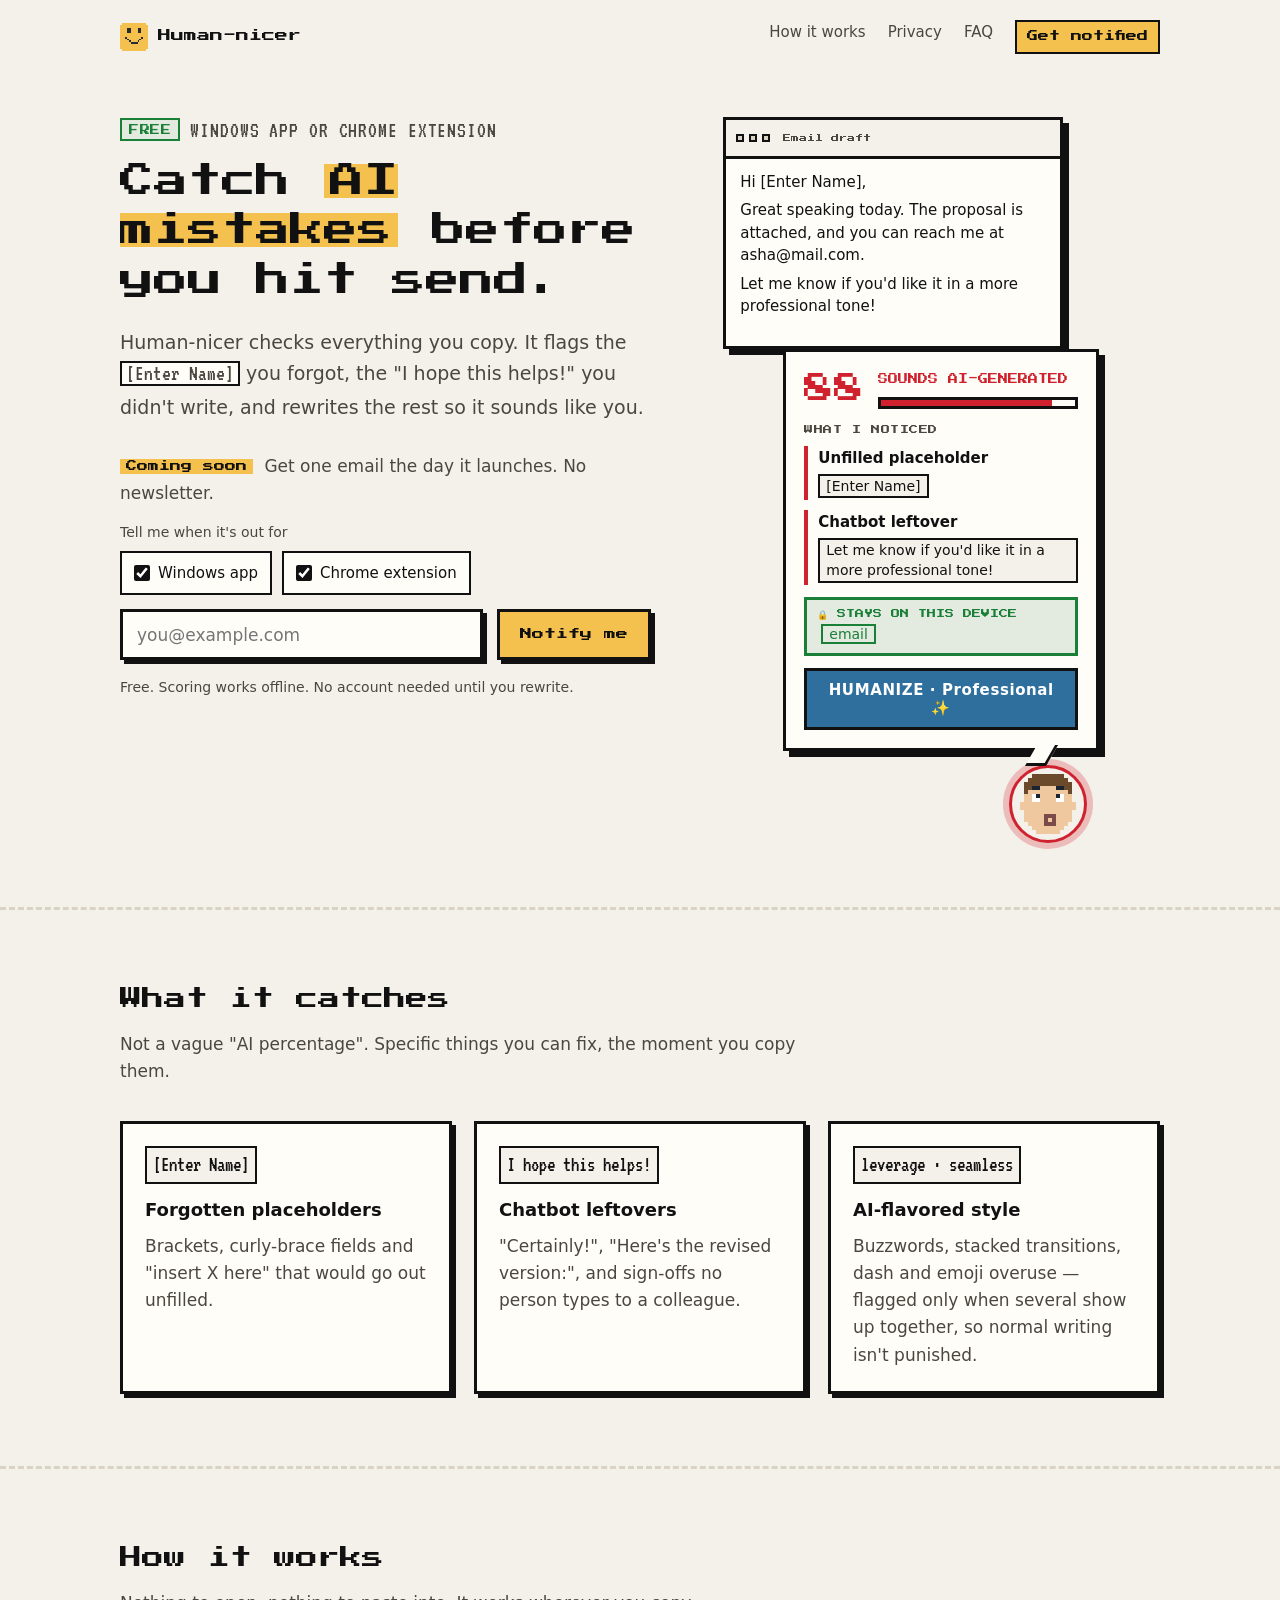
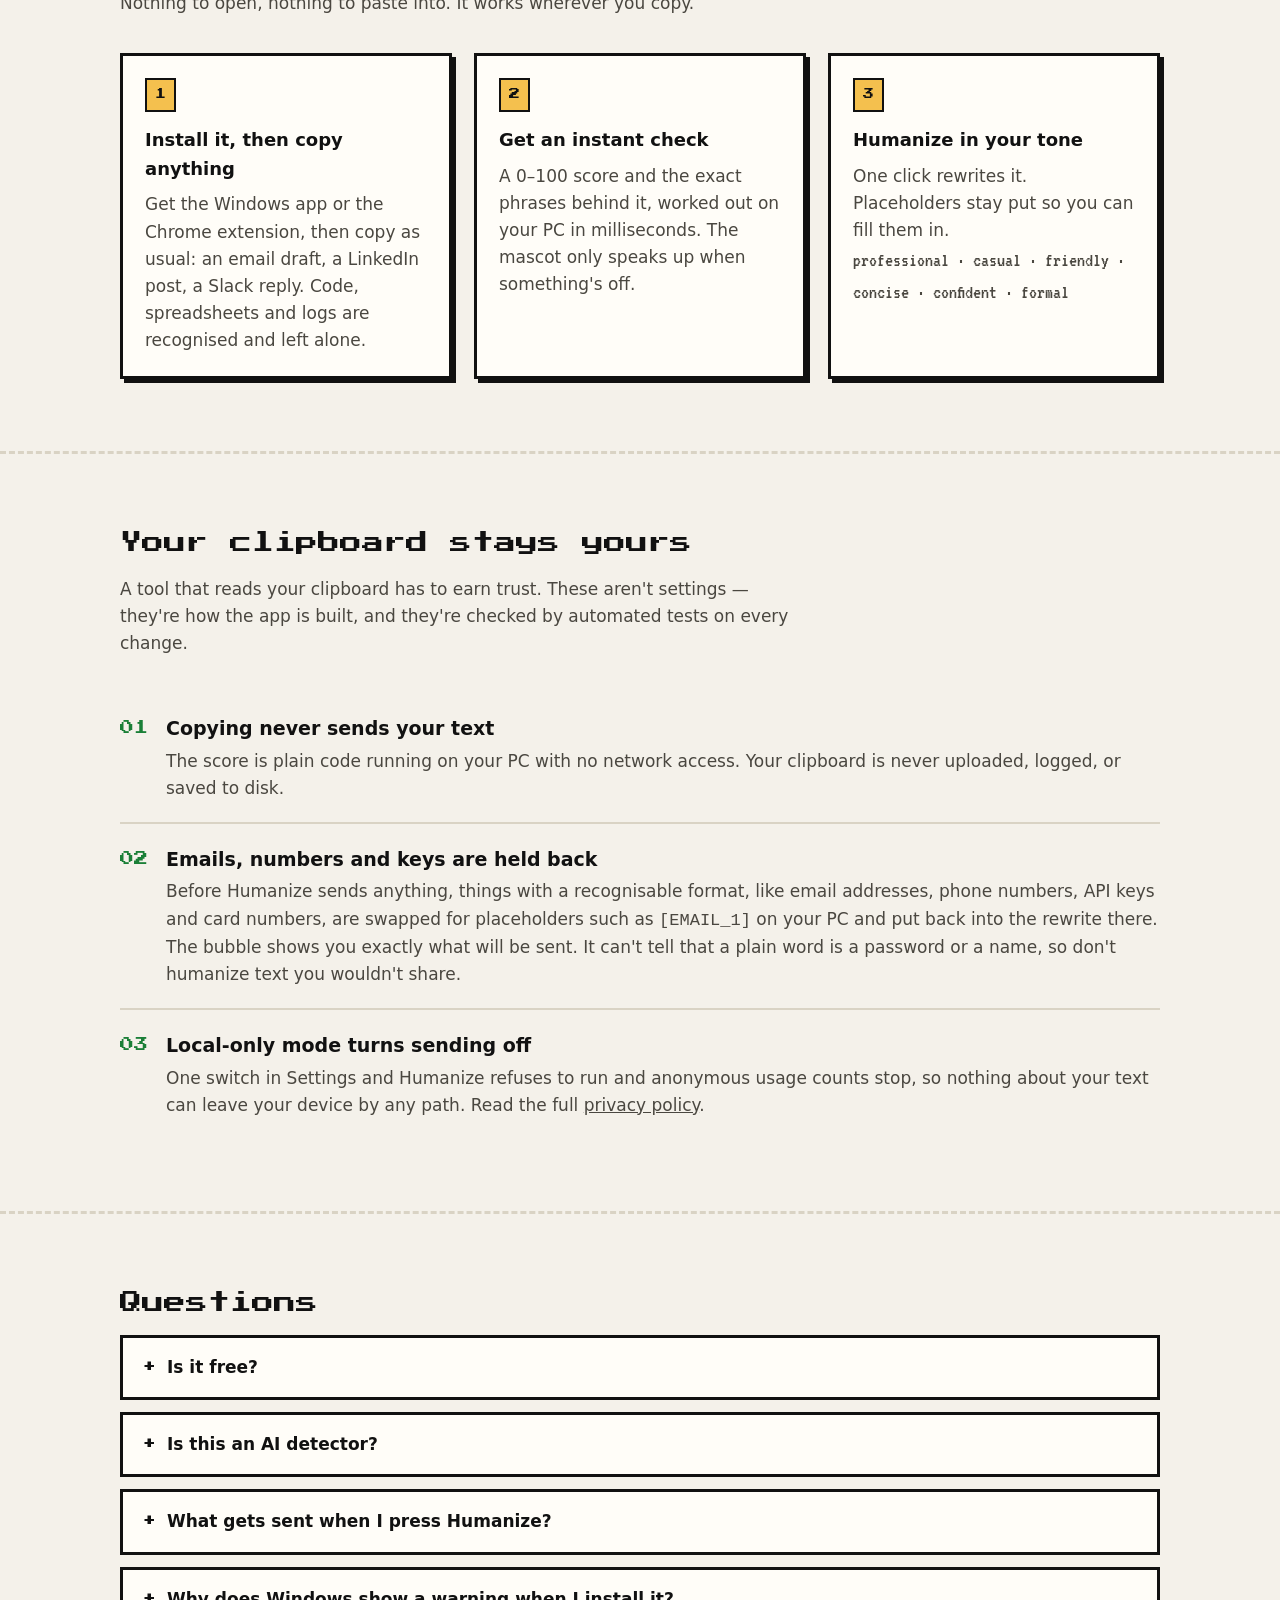
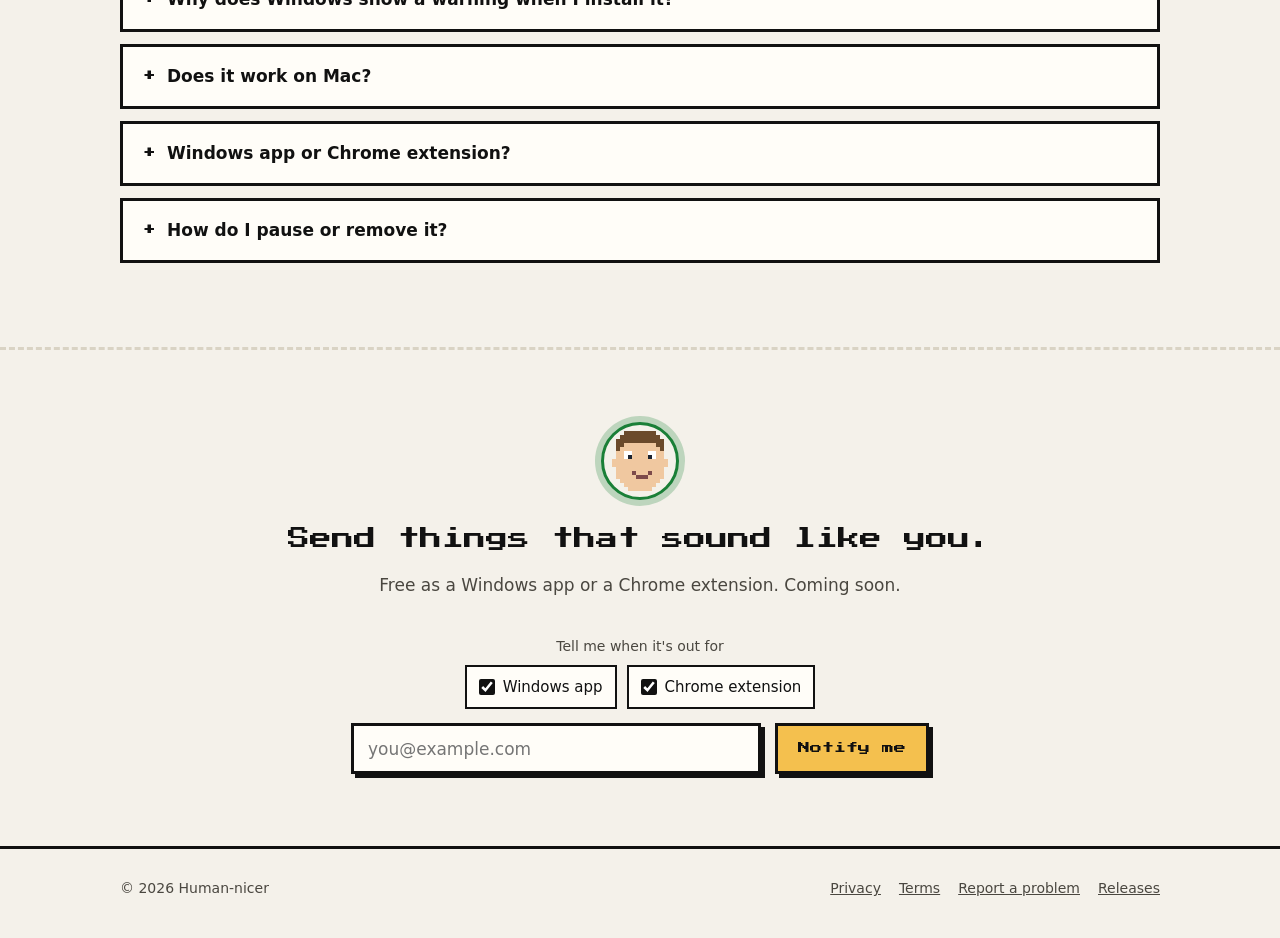
==== commit ae16ae3e: "deploy: reconstructdaily/human-nicer-app@c0f9f8c0462b14aae3892615f1c1ce19961ea385" ====
--- a/index.html
+++ b/index.html
@@ -3,13 +3,13 @@
   <head>
     <meta charset="utf-8" />
     <meta name="viewport" content="width=device-width, initial-scale=1" />
-    <title>Human-nicer — catch the AI tells before you hit send</title>
+    <title>Human-nicer</title>
     <meta
       name="description"
-      content="A free Windows app and Chrome extension that check what you copy for AI tells — leftover placeholders, chatbot sign-offs, buzzword clusters — and rewrites it to sound like you. Your clipboard stays on your device."
+      content="A free Windows app and Chrome extension that check what you copy for AI mistakes, like leftover placeholders, chatbot sign-offs and buzzword clusters, and rewrite it to sound like you. Your clipboard stays on your device."
     />
     <meta property="og:type" content="website" />
-    <meta property="og:title" content="Human-nicer — catch the AI tells before you hit send" />
+    <meta property="og:title" content="Human-nicer" />
     <meta
       property="og:description"
       content="Copy any text and see instantly if it sounds AI-written. Humanize it in your tone. Private by design."
@@ -38,10 +38,10 @@
     <main>
       <div class="wrap hero">
         <div>
-          <p class="eyebrow">FREE · WINDOWS + CHROME</p>
-          <h1>Catch the <mark>AI tells</mark> before you hit send.</h1>
+          <p class="eyebrow"><span class="free">FREE</span> WINDOWS APP OR CHROME EXTENSION</p>
+          <h1>Catch <mark>AI mistakes</mark> before you hit send.</h1>
           <p class="lede">
-            Human-nicer checks everything you copy, from your Windows tray or right inside Chrome. It flags the
+            Human-nicer checks everything you copy. It flags the
             <code>[Enter Name]</code> you forgot, the "I hope this helps!" you didn't write, and
             rewrites the rest so it sounds like you.
           </p>
@@ -67,14 +67,16 @@
 
         <figure class="demo" aria-label="Human-nicer flagging a copied email draft, then the draft fixed">
           <div class="draft" aria-hidden="true">
-            <div class="draft-bar"><i></i><i></i><i></i><span>Email draft</span></div>
+            <div class="draft-bar">
+              <i></i><i></i><i></i><span>Email draft</span><em class="tone-tag">✨ Professional</em>
+            </div>
             <div class="draft-body">
               <p>Hi <span class="ph">[Enter Name]</span>,</p>
               <p>
-                Great speaking today. The proposal is attached, and you can reach me at
+                <span class="tone" data-new="Thank you for your time today. I've attached the proposal for your review, and you can reach me at">Great speaking today. The proposal is attached, and you can reach me at</span>
                 <span class="pii">asha@mail.com</span>.
-                <span class="ailine" data-new="I'm happy to walk you through it on a call.">Let me know if you need any more details!</span>
-              </p>
+              </p>
+              <p class="ailine">Let me know if you'd like it in a more professional tone!</p>
             </div>
             <span class="keycap">Ctrl + C</span>
           </div>
@@ -92,8 +94,8 @@
               <span class="chip">[Enter Name]</span>
             </div>
             <div class="warn w-ai">
-              <strong data-fixed="Rewritten in your tone">Leftover AI phrasing</strong>
-              <span class="chip">Let me know if you need any more details!</span>
+              <strong data-fixed="Chatbot line removed">Chatbot leftover</strong>
+              <span class="chip">Let me know if you'd like it in a more professional tone!</span>
             </div>
             <div class="private">🔒 STAYS ON THIS DEVICE <em>email</em></div>
             <button class="humanize" type="button" tabindex="-1">HUMANIZE · Professional ✨</button>
@@ -141,10 +143,11 @@
           <div class="grid3">
             <div class="card">
               <span class="step">1</span>
-              <h3>Copy anything</h3>
-              <p>
-                An email draft, a LinkedIn post, a Slack reply. Code, spreadsheets and logs are
-                recognised and left alone.
+              <h3>Install it, then copy anything</h3>
+              <p>
+                Get the Windows app or the Chrome extension, then copy as usual: an email draft, a
+                LinkedIn post, a Slack reply. Code, spreadsheets and logs are recognised and left
+                alone.
               </p>
             </div>
             <div class="card">
@@ -185,11 +188,13 @@
           <div class="promise">
             <span class="n">02</span>
             <div>
-              <h3>Secrets are removed before Humanize</h3>
-              <p>
-                Passwords, API keys, emails, phone numbers, card and ID numbers are swapped out on
-                your PC before text is sent, then put back into the rewrite locally. The bubble
-                shows you what was held back.
+              <h3>Emails, numbers and keys are held back</h3>
+              <p>
+                Before Humanize sends anything, things with a recognisable format, like email
+                addresses, phone numbers, API keys and card numbers, are swapped for placeholders
+                such as <code>[EMAIL_1]</code> on your PC and put back into the rewrite there. The
+                bubble shows you exactly what will be sent. It can't tell that a plain word is a
+                password or a name, so don't humanize text you wouldn't share.
               </p>
             </div>
           </div>
@@ -228,9 +233,11 @@
           <details>
             <summary>What gets sent when I press Humanize?</summary>
             <p>
-              The copied text, with secrets and personal details removed, and the tone you picked.
-              It goes to our server and to Google's Gemini model to be rewritten, and isn't stored
-              by us. Details are in the <a href="privacy.html">privacy policy</a>.
+              The copied text and the tone you picked. Email addresses, phone numbers, API keys,
+              card numbers and similar formats are replaced with placeholders first; names and
+              ordinary words are sent as written. It goes to our server and to Google's Gemini model
+              to be rewritten, and isn't stored by us. Details are in the
+              <a href="privacy.html">privacy policy</a>.
             </p>
           </details>
           <details>
@@ -272,7 +279,7 @@
             <img src="mascot-happy.svg" alt="" />
           </div>
           <h2>Send things that sound like you.</h2>
-          <p class="sub" style="margin-inline: auto">Free for Windows and Chrome. Coming soon.</p>
+          <p class="sub" style="margin-inline: auto">Free as a Windows app or a Chrome extension. Coming soon.</p>
           <form class="notify" data-waitlist novalidate>
             <fieldset class="platforms">
               <legend>Tell me when it's out for</legend>
--- a/styles.css
+++ b/styles.css
@@ -286,11 +286,25 @@
   padding-block: 56px 72px;
 }
 .eyebrow {
+  display: flex;
+  flex-wrap: wrap;
+  align-items: center;
+  gap: 4px 10px;
   font-family: var(--term);
   font-size: 22px;
+  line-height: 1.2;
   letter-spacing: 0.04em;
   color: var(--ink-dim);
   margin: 0 0 14px;
+}
+.eyebrow .free {
+  font-family: var(--pixel);
+  font-size: 10px;
+  letter-spacing: 0.06em;
+  color: var(--ok);
+  background: var(--ok-bg);
+  border: 2px solid var(--ok);
+  padding: 4px 7px 3px;
 }
 h1 {
   font-family: var(--pixel);
@@ -316,6 +330,9 @@
   flex-wrap: wrap;
   gap: 14px;
   align-items: center;
+}
+.lede code {
+  white-space: nowrap;
 }
 .lede code,
 .legal code {
@@ -859,6 +876,7 @@
 /* ---------- hero demo: copy, flag, fix (driven by motion.js) ---------- */
 .demo {
   display: grid;
+  margin: 0;
 }
 .draft {
   position: relative;
@@ -941,7 +959,7 @@
   transform: none;
 }
 .ph,
-.ailine,
+.tone,
 .pii {
   transition:
     background-color 0.25s,
@@ -952,16 +970,58 @@
   background-color: var(--sun);
   color: #111;
 }
-.ph.done,
-.ailine.done {
+.ph.done {
   box-shadow: inset 0 -3px 0 color-mix(in srgb, var(--ok) 55%, transparent);
 }
+/* the rewrite replaces the selected sentence in one go, like a paste: a pale
+   highlight and a slow crossfade, so it reads as a quiet swap */
+.tone {
+  transition:
+    background-color 0.6s ease,
+    opacity 0.5s ease;
+}
+.tone.selecting {
+  background-color: color-mix(in srgb, var(--sun) 30%, transparent);
+}
+.tone.swapping {
+  opacity: 0;
+}
+/* the pasted chatbot line: struck through, then faded out (its space stays, so
+   nothing below jumps) */
 .ailine {
-  background: linear-gradient(var(--crit), var(--crit)) no-repeat 0 55% / 0% 2px;
+  color: var(--ink);
+  text-decoration: line-through 2px transparent;
+  transition:
+    text-decoration-color 0.5s,
+    color 0.5s,
+    opacity 0.5s;
 }
 .ailine.striking {
-  background-size: 100% 2px;
-  transition: background-size 0.5s var(--ease-out);
+  color: var(--crit);
+  text-decoration-color: var(--crit);
+}
+.ailine.gone {
+  opacity: 0;
+}
+/* the tone Humanize is writing in, on the draft's title bar */
+.tone-tag {
+  margin-left: auto;
+  font-style: normal;
+  font-family: var(--pixel);
+  font-size: 8px;
+  color: var(--ok);
+  background: var(--ok-bg);
+  border: 2px solid var(--ok);
+  padding: 3px 6px;
+  opacity: 0;
+  transform: scale(0.8);
+  transition:
+    opacity 0.3s,
+    transform 0.35s var(--ease-spring);
+}
+.demo.is-toned .tone-tag {
+  opacity: 1;
+  transform: none;
 }
 .pii.held {
   box-shadow: 0 0 0 2px var(--ok);
@@ -1070,6 +1130,12 @@
   background: var(--ok);
 }
 @media (min-width: 821px) {
+  /* Top-align the columns: the demo is taller than the copy, and centring left a
+     gap above the headline. */
+  .hero {
+    align-items: start;
+    padding-block: 40px 64px;
+  }
   .draft {
     margin-left: -36px;
     margin-right: 36px;
@@ -1084,6 +1150,13 @@
   }
 }
 
+/* Short laptop screens (1366x768 and similar): shrink the demo a little so the
+   whole loop, mascot included, fits on the first screen. */
+@media (min-width: 821px) and (max-height: 860px) {
+  .demo {
+    zoom: 0.88;
+  }
+}
 /* ---------- small screens ---------- */
 @media (max-width: 820px) {
   .hero {
@@ -1098,6 +1171,9 @@
   }
 }
 @media (max-width: 480px) {
+  .eyebrow {
+    font-size: 19px;
+  }
   .notify-row .btn {
     flex: 1 1 100%;
     justify-content: center;
